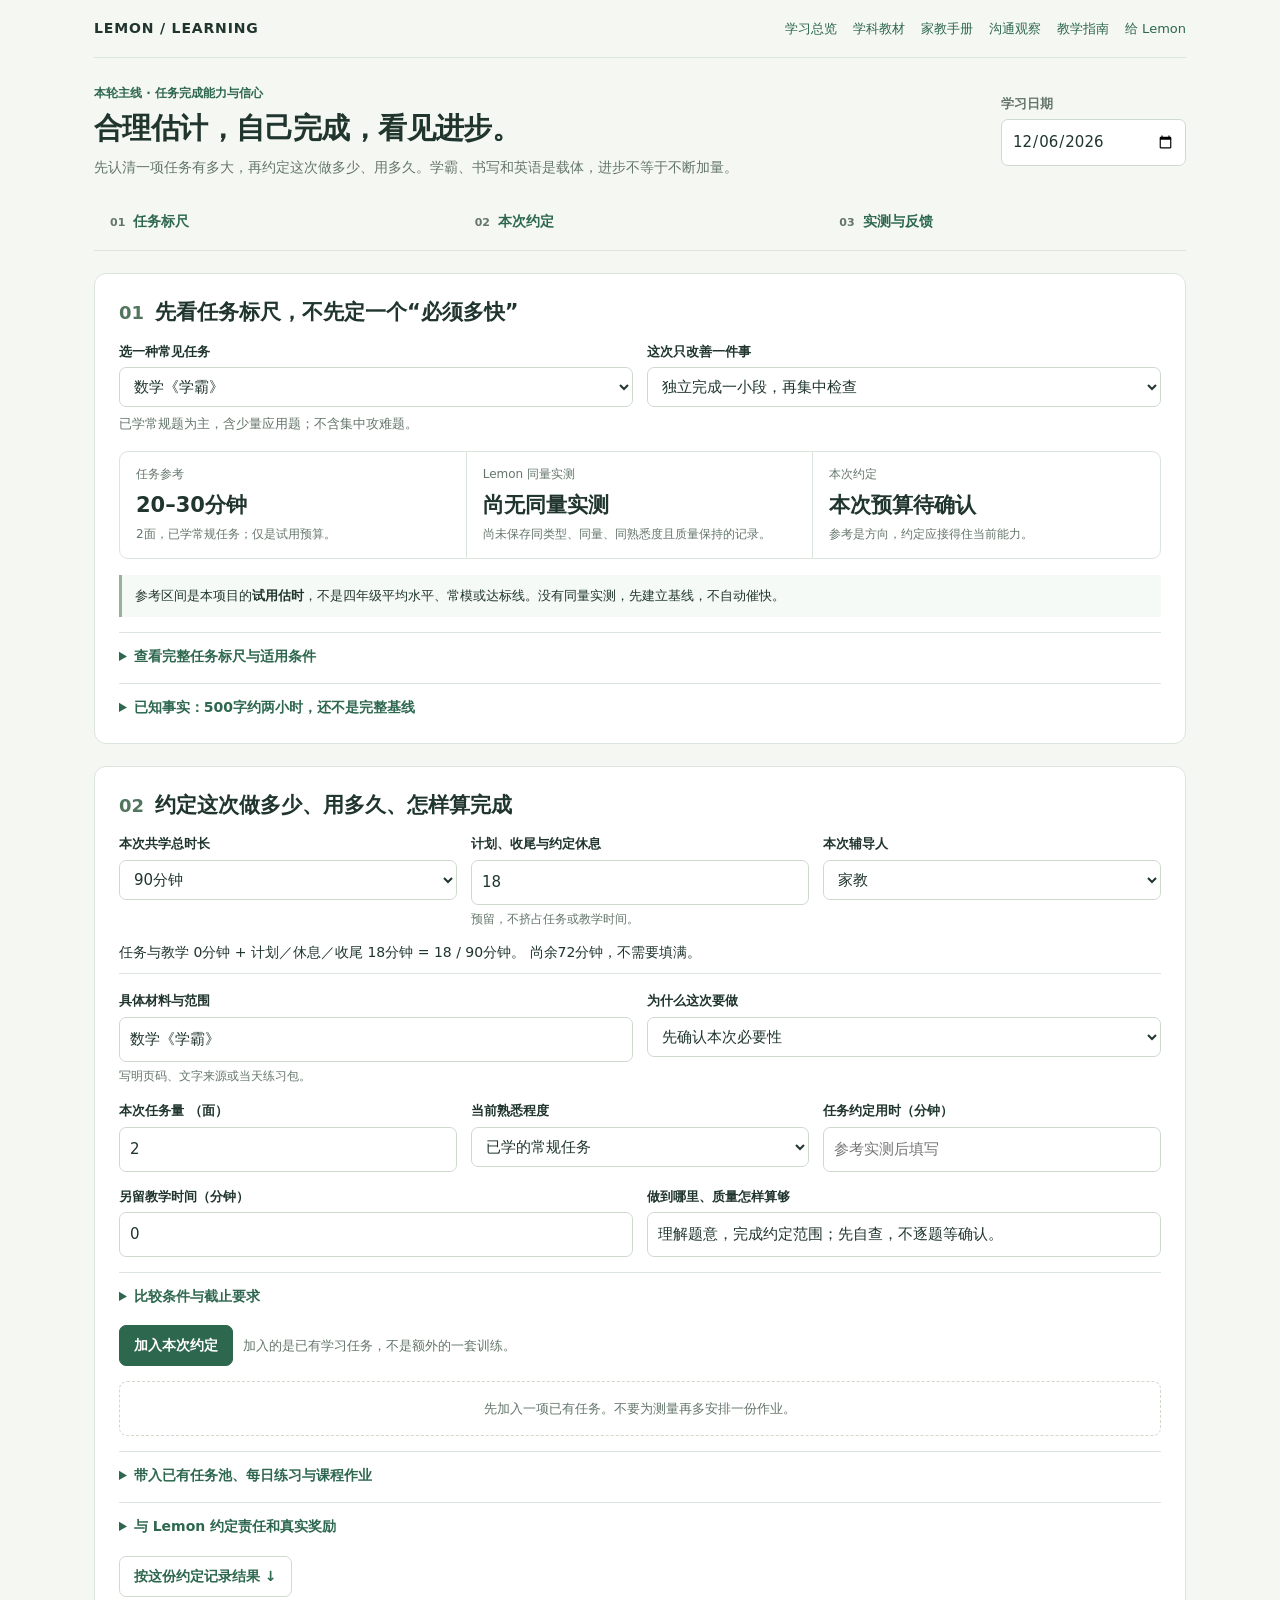
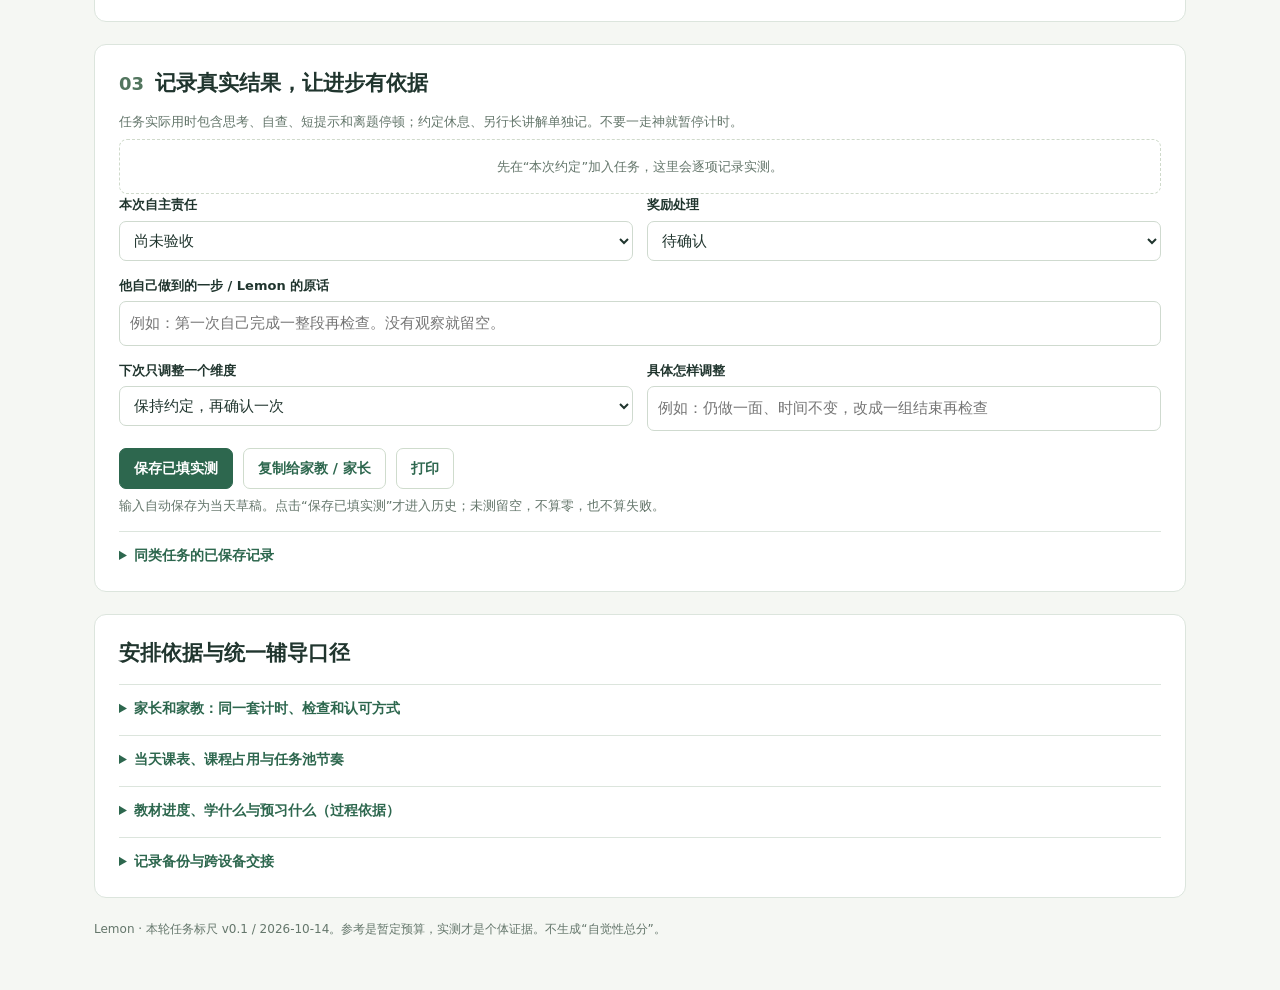
==== docs/index.html @ 3b24bd39 "fix(lemon): require real necessity instead of assuming every task is mandatory" ====
<!doctype html>
<html lang="zh-CN">
<head><meta charset="utf-8"><meta name="viewport" content="width=device-width,initial-scale=1"><meta name="theme-color" content="#f5f7f3"><meta name="description" content="Lemon 任务标尺：区分参考用时、真实表现和本次约定，通过可兑现的小进步建立独立任务完成能力与信心。"><title>Lemon · 任务完成与信心</title><link rel="stylesheet" href="./task-ruler.css?v=20261014-1"></head>
<body><div class="shell">
<header class="top"><a class="brand" href="./">LEMON / LEARNING</a><nav class="resources" aria-label="教学资料"><a href="./overview/">学习总览</a><a href="./overview/#subjects">学科教材</a><a href="./tutoring/">家教手册</a><a href="./conversation/">沟通观察</a><a href="./guide/">教学指南</a><a href="./lemon/">给 Lemon</a></nav></header>
<div class="title"><div><span class="eyebrow">本轮主线 · 任务完成能力与信心</span><h1>合理估计，自己完成，看见进步。</h1><p class="lead">先认清一项任务有多大，再约定这次做多少、用多久。学霸、书写和英语是载体，进步不等于不断加量。</p></div><div class="date field"><label for="sessionDate">学习日期</label><input id="sessionDate" type="date" required></div></div>
<nav class="nav" aria-label="本次共学"><a href="#stage-goal"><b>01</b>任务标尺</a><a href="#stage-plan"><b>02</b>本次约定</a><a href="#stage-execute"><b>03</b>实测与反馈</a></nav>
<noscript><div class="noscript">当前浏览器没有启用 JavaScript。三个工作区及统一规则仍可阅读；填写、统计与本地保存需要启用 JavaScript。</div></noscript>
<main>
<section class="stage" id="stage-goal" aria-labelledby="rulerHeading">
<div class="section-head"><span class="index">01</span><h2 id="rulerHeading">先看任务标尺，不先定一个“必须多快”</h2></div>
<div class="grid"><div class="field"><label for="template">选一种常见任务</label><select id="template" aria-describedby="templateScope"></select></div><div class="field"><label for="focus">这次只改善一件事</label><select id="focus"><option>独立完成一小段，再集中检查</option><option>连续完成约定任务，减少离题停顿</option><option>先自查，再请成人确认</option><option>保持一处书写规范</option><option>质量不下降，逐步缩短用时</option></select></div></div>
<p class="note" id="templateScope"></p>
<div class="metrics"><div class="metric"><label>任务参考</label><strong id="referenceTime">待选任务</strong><small id="referenceScope"></small></div><div class="metric"><label>Lemon 同量实测</label><strong id="baselineTime">尚无记录</strong><small id="baselineNote">不把其他字数、题量或讲解条件的记录直接套用。</small></div><div class="metric"><label>本次约定</label><strong id="plannedTime">由成人与 Lemon 确认</strong><small>参考是方向，约定应接得住当前能力。</small></div></div>
<p class="notice">参考区间是本项目的<strong>试用估时</strong>，不是四年级平均水平、常模或达标线。没有同量实测，先建立基线，不自动催快。</p>
<details id="rulerCatalog"><summary>查看完整任务标尺与适用条件</summary><div class="scroll"><table><caption>已学、常规任务；包含读题、思考、书写与自查。较长教学和约定休息另记。不按页数、字数线性推算。</caption><thead><tr><th>任务</th><th>可比较的范围</th><th>试用参考</th><th>最低质量要求</th></tr></thead><tbody id="rulerRows"></tbody></table></div></details>
<details><summary>已知事实：500字约两小时，还不是完整基线</summary><p>家长反馈：约500字作文抄写，整件事耗时约120分钟。任务原文、难度、实际动笔、离题停顿和长讲解各占多少尚未记录。</p><p>这条观察单独保留，不作为新测量，不用它推算100字用时。中文从较短段落起步；同等质量稳定后再增加任务量。英文按单词、行或短段计，不套中文500字。</p></details>
</section>
<section class="stage" id="stage-plan" aria-labelledby="planHeading">
<div class="section-head"><span class="index">02</span><h2 id="planHeading">约定这次做多少、用多久、怎样算完成</h2></div>
<div class="grid3"><div class="field"><label for="sessionTotal">本次共学总时长</label><select id="sessionTotal"><option value="60">60分钟</option><option value="75">75分钟</option><option value="90">90分钟</option></select></div><div class="field"><label for="overhead">计划、收尾与约定休息</label><input id="overhead" type="number" min="0" max="90" step="1" value="18"><small>预留，不挤占任务或教学时间。</small></div><div class="field"><label for="owner">本次辅导人</label><select id="owner"><option>家教</option><option>家长</option></select></div></div>
<div class="budget" id="budget" aria-live="polite">先选任务并确认本次预算。</div>
<form id="taskForm">
<div class="grid"><div class="field"><label for="taskName">具体材料与范围</label><input id="taskName" required maxlength="160" placeholder="例如：数学《学霸》P26–27"><small>写明页码、文字来源或当天练习包。</small></div><div class="field"><label for="necessity">为什么这次要做</label><select id="necessity" required><option value="">先确认本次必要性</option><option value="required">实际必交任务</option><option value="important">已发现的薄弱点 / 有明确目标</option><option value="routine">例行课程练习</option><option value="optional">可顺延的巩固 / 训练</option></select></div></div>
<div class="grid3" style="margin-top:14px"><div class="field"><label for="quantity">本次任务量 <span id="unitLabel"></span></label><input id="quantity" type="number" min="0.1" step="0.1" required></div><div class="field"><label for="familiarity">当前熟悉程度</label><select id="familiarity"><option value="familiar">已学的常规任务</option><option value="hard">已学但难度较高</option><option value="learning">尚不会，需要先教</option></select></div><div class="field"><label for="taskMinutes">任务约定用时（分钟）</label><input id="taskMinutes" type="number" min="1" max="180" step="1" required placeholder="参考实测后填写"></div></div>
<div class="grid" style="margin-top:14px"><div class="field"><label for="teachingMinutes">另留教学时间（分钟）</label><input id="teachingMinutes" type="number" min="0" max="120" step="1" value="0" required></div><div class="field"><label for="qualityRule">做到哪里、质量怎样算够</label><input id="qualityRule" required maxlength="180" placeholder="例如：字迹可辨、不漏抄，只抓口的笔顺"></div></div>
<details><summary>比较条件与截止要求</summary><div class="grid"><div class="field"><label for="comparisonGroup">可比较的任务组</label><input id="comparisonGroup" maxlength="120"><small>同材料类型、密度与质量要求才比较；任务组改变则建立新基线。</small></div><div class="field"><label for="deadline">实际截止日期（未确认留空）</label><input id="deadline" type="date"></div></div></details>
<div class="actions"><button class="btn" type="submit" id="addRecord">加入本次约定</button><span class="note">加入的是已有学习任务，不是额外的一套训练。</span></div>
</form>
<div id="planList" style="margin-top:15px"></div>
<details id="legacyPool"><summary>带入已有任务池、每日练习与课程作业</summary><p>旧任务的“预计分钟”只作旧预算，不冒充实测，也不自动认定已完成。填入本次范围、教学和完成标准后才加入约定。</p><div id="poolCandidates"></div></details>
<details><summary>与 Lemon 约定责任和真实奖励</summary><div class="grid"><div class="field"><label for="commitment">Lemon 这次自己负责</label><input id="commitment" maxlength="180" placeholder="例如：先自己做完三题，不逐题找成人判对错"></div><div class="field"><label for="reward">达成后兑现的奖励</label><select id="reward"><option>听故事20分钟</option><option>玩游戏15分钟</option><option>看游戏视频10分钟</option><option>亲子游戏20分钟</option><option>按已有家庭约定</option></select></div></div><label class="check"><input id="confirmed" type="checkbox"><span>已一起确认任务量、时间、质量与责任；完成后不临时加码。</span></label><p>奖励看本次合理约定是否兑现，不与其他孩子比，也不以安静坐满、全对或达到参考速度为条件。</p></details>
<div class="actions"><a class="btn secondary" href="#stage-execute">按这份约定记录结果 ↓</a></div>
</section>
<section class="stage" id="stage-execute" aria-labelledby="resultHeading">
<div class="section-head"><span class="index">03</span><h2 id="resultHeading">记录真实结果，让进步有依据</h2></div>
<p class="note">任务实际用时包含思考、自查、短提示和离题停顿；约定休息、另行长讲解单独记。不要一走神就暂停计时。</p>
<div id="results"></div>
<div class="grid"><div class="field"><label for="fulfilled">本次自主责任</label><select id="fulfilled"><option value="">尚未验收</option><option value="yes">已兑现</option><option value="partial">部分兑现</option><option value="no">未兑现，先找具体原因</option></select></div><div class="field"><label for="rewardState">奖励处理</label><select id="rewardState"><option>待确认</option><option>已获得，待兑现</option><option>已兑现</option><option>本次未获得，不清零过去进步</option></select></div><div class="field wide"><label for="confidence">他自己做到的一步 / Lemon 的原话</label><input id="confidence" maxlength="220" placeholder="例如：第一次自己完成一整段再检查。没有观察就留空。"></div></div>
<div class="grid" style="margin-top:14px"><div class="field"><label for="nextAxis">下次只调整一个维度</label><select id="nextAxis"><option>保持约定，再确认一次</option><option>帮助方式 / 提醒程度</option><option>任务量</option><option>任务时间</option><option>一处质量要求</option></select></div><div class="field"><label for="nextStep">具体怎样调整</label><input id="nextStep" maxlength="220" placeholder="例如：仍做一面、时间不变，改成一组结束再检查"></div></div>
<div class="actions"><button id="saveMeasurements" class="btn" type="button">保存已填实测</button><button id="copyRecord" class="btn secondary" type="button">复制给家教 / 家长</button><button id="print" class="btn secondary" type="button">打印</button></div>
<p class="note">输入自动保存为当天草稿。点击“保存已填实测”才进入历史；未测留空，不算零，也不算失败。</p>
<details><summary>同类任务的已保存记录</summary><div id="history"></div></details>
</section>
<section class="stage" id="context" aria-labelledby="contextHeading"><h2 id="contextHeading">安排依据与统一辅导口径</h2>
<details><summary>家长和家教：同一套计时、检查和认可方式</summary><div class="context-grid"><div><h3>开始前</h3><p>先看实际材料、必要性和难度。参考用时是方向，最近真实表现决定本次约定；没有数据先观察。成人掌握总量，Lemon 参与顺序和责任。</p><h3>执行中</h3><p>引导 → 一起试 → Lemon 自己完成小段 → 集中检查。真正不会就教，长讲解另记。一次只抓一个规范或一个独立行为，不逐字逐题打断。</p></div><div><h3>结束时</h3><p>同时看任务量、用时、质量和帮助。未达成先判断估量是否合理、知识是否会、过程在哪里中断；不直接归为态度差。</p><h3>下次</h3><p>同等质量下减少提醒、缩短用时或增加连续完成量，都可能是进步。先稳定，再只改一个维度。奖励照事先约定，不因进步加任务。</p></div></div></details>
<details><summary>当天课表、课程占用与任务池节奏</summary><div id="calendar" class="calendar"></div><p>有道PU3：周三、周六晚上；数学培优：周六上午；新东方PU2：周日下午。PU2作业按周三～四处理，小书童和单词为每日例行。课程不等于新增作业，周三～四是家庭安排窗口，不冒充教师截止日。</p></details>
<details id="learningContext"><summary>教材进度、学什么与预习什么（过程依据）</summary><div class="guide-grid"><div><h3>当天学习建议</h3><p id="guideTodayDate" class="guide-when"></p><div id="guideToday"></div></div><div><h3>下一上课日预习</h3><p id="guidePreviewDate" class="guide-when"></p><div id="guidePreview"></div></div></div><p id="guideScope" class="note"></p><details><summary>未来七天建议</summary><div id="guideWeek"></div></details><details><summary>更新教材进度</summary><p id="guideOrigin" class="note"></p><datalist id="guideMathUnits"><option value="认识更大的数"><option value="线与角"><option value="整数乘法（二）"><option value="我们生活的空间（二）"><option value="运算律"><option value="图形的奥秘"><option value="运用数量关系解决问题"><option value="数据的表示和分析（一）"></datalist><div id="guideProgressForm"></div><div class="actions"><button type="button" class="btn secondary" id="guideCopyProgress">复制进度摘要</button><button type="button" class="btn secondary" id="guideResetProgress">恢复仓库进度</button></div></details><p id="guideStatus" class="school-note" role="status"></p></details>
<details><summary>记录备份与跨设备交接</summary><p>页面没有云端数据库。记录只在当前设备、浏览器和域名；家教与家长通过复制记录交接，换域名前先导出。旧任务池和教材草稿仍保留，不会自动变成实测。</p><div class="actions"><button type="button" class="btn secondary" id="exportData">导出本地备份</button><label class="btn secondary" for="importData">导入备份</label><input id="importData" class="no-print" type="file" accept=".json,application/json" hidden></div></details>
</section>
</main><footer class="footer">Lemon · 本轮任务标尺 v0.1 / 2026-10-14。参考是暂定预算，实测才是个体证据。不生成“自觉性总分”。</footer></div><div id="status" class="toast" role="status" aria-live="polite" hidden></div>
<script src="./task-ruler.js?v=20261014-1"></script><script src="./learning-guide.js" defer></script></body></html>
---- docs/task-ruler.css ----
:root{--ink:#20352e;--muted:#64766b;--line:#dce5dd;--paper:#fff;--bg:#f5f7f3;--accent:#2d674e;--soft:#edf4ee;--warn:#805c2e}*{box-sizing:border-box}html{scroll-behavior:smooth;scroll-padding-top:85px}body{margin:0;color:var(--ink);background:var(--bg);font:15px/1.65 system-ui,-apple-system,"PingFang SC","Microsoft YaHei",sans-serif}a{color:var(--accent)}button,input,select,textarea{font:inherit}button{cursor:pointer}button,a,input,select,textarea{touch-action:manipulation}button:focus-visible,a:focus-visible,input:focus-visible,select:focus-visible,textarea:focus-visible{outline:3px solid #92b6a0;outline-offset:2px}[hidden]{display:none!important}.shell{max-width:1140px;padding:0 24px 50px;margin:auto}.top{display:flex;align-items:center;justify-content:space-between;gap:16px;border-bottom:1px solid var(--line);padding:17px 0}.brand{font-size:14px;letter-spacing:.06em;font-weight:850;text-decoration:none;color:var(--ink)}.resources{display:flex;flex-wrap:wrap;gap:8px 16px;font-size:13px}.resources a{text-decoration:none}.title{padding:22px 0 14px;display:flex;justify-content:space-between;gap:22px;align-items:center}.eyebrow{font-size:12px;color:var(--accent);font-weight:750}h1{font-size:29px;line-height:1.25;margin:5px 0 10px;letter-spacing:-.02em}h2{font-size:21px;line-height:1.4;margin:0}h3{font-size:16px;margin:0 0 8px}p{margin:6px 0}.lead{color:var(--muted);font-size:14px;margin:0;max-width:750px}.date{width:185px;flex-shrink:0}.date label{font-size:12px;color:var(--muted)}.nav{display:flex;gap:2px;position:sticky;top:0;z-index:10;background:var(--bg);border-bottom:1px solid var(--line);margin-bottom:22px;padding:5px 0}.nav a{padding:12px 16px;font-weight:750;text-decoration:none;font-size:14px;flex:1;white-space:nowrap}.nav a:hover,.nav a[aria-current]{background:var(--soft);border-radius:8px}.nav b{font-size:11px;margin-right:8px;color:var(--muted)}.stage{border:1px solid var(--line);background:var(--paper);padding:24px;border-radius:12px;margin:0 0 22px;scroll-margin-top:82px}.section-head{display:flex;align-items:center;gap:11px;margin-bottom:13px}.index{font-variant-numeric:tabular-nums;font-size:18px;font-weight:800;color:#52755e}.note{font-size:13px;color:var(--muted)}.notice{border-left:3px solid #96b29b;background:#f6faf6;padding:10px 13px;margin:12px 0;font-size:13px}.warning{color:var(--warn);background:#fbf5eb;border-color:#c9ab7d}.grid{display:grid;grid-template-columns:repeat(2,minmax(0,1fr));gap:14px}.grid3{display:grid;grid-template-columns:repeat(3,minmax(0,1fr));gap:14px}.field{display:flex;flex-direction:column;gap:5px;min-width:0}.field label{font-size:13px;font-weight:700}.field small{font-size:12px;color:var(--muted)}input:not([type=checkbox]),select,textarea{width:100%;border:1px solid #cfdacf;border-radius:7px;padding:9px 10px;background:white;color:var(--ink);min-width:0}textarea{resize:vertical;min-height:66px}input[type=checkbox]{width:17px;height:17px;accent-color:var(--accent);flex-shrink:0}.wide{grid-column:1/-1}.btn{background:var(--accent);color:#fff;border:1px solid var(--accent);border-radius:7px;padding:9px 14px;text-decoration:none;display:inline-flex;align-items:center;justify-content:center;font-size:14px;font-weight:700;line-height:1.5}.btn.secondary{background:#fff;color:var(--accent);border-color:#cfdccd}.btn.small{font-size:12px;padding:5px 10px}.btn:disabled{opacity:.5;cursor:not-allowed}.actions{display:flex;gap:10px;flex-wrap:wrap;align-items:center;margin-top:17px}.row{display:flex;align-items:center;gap:10px;flex-wrap:wrap}.metrics{display:grid;grid-template-columns:repeat(3,minmax(0,1fr));gap:0;margin:16px 0;border:1px solid var(--line);border-radius:9px;overflow:hidden}.metric{padding:13px 16px;min-width:0;border-right:1px solid var(--line)}.metric:last-child{border:0}.metric label{display:block;color:var(--muted);font-size:12px}.metric strong{display:block;font-size:21px;font-weight:780;margin:3px 0}.metric small{display:block;font-size:12px;color:var(--muted)}.quiet{font-size:12px;color:var(--muted)}details{border-top:1px solid var(--line);padding:12px 0 0;margin-top:15px}summary{cursor:pointer;font-size:14px;font-weight:750;color:var(--accent)}details p{font-size:13px;color:var(--muted)}.scroll{overflow-x:auto;margin-top:12px}table{width:100%;border-collapse:collapse;font-size:13px}caption{text-align:left;color:var(--muted);margin-bottom:8px;font-size:12px}th,td{text-align:left;padding:10px;border-bottom:1px solid var(--line);vertical-align:top}th{background:#f2f6f0;font-size:12px}td:first-child{font-weight:650}.check{display:flex;align-items:flex-start;gap:9px;margin:9px 0;font-size:13px}.budget{padding:12px 0 9px;border-bottom:1px solid var(--line);margin-bottom:16px;font-size:14px}.task-line{display:grid;grid-template-columns:minmax(0,1fr) auto;gap:12px;padding:12px 0;border-bottom:1px solid var(--line);align-items:center}.task-line b{display:block;font-size:14px}.task-line p{margin:2px 0;font-size:12px;color:var(--muted)}.pill{display:inline-block;font-size:11px;color:var(--accent);background:var(--soft);border-radius:5px;padding:2px 6px;margin:0 5px}.empty{border:1px dashed #cfdacb;border-radius:8px;padding:16px;text-align:center;color:var(--muted);font-size:13px}.result{border:1px solid var(--line);border-radius:9px;margin:12px 0;padding:17px}.result header{display:flex;justify-content:space-between;gap:10px;margin-bottom:10px}.result header strong{font-size:16px}.result .metrics{margin:10px 0 15px}.result .metric strong{font-size:18px}.verdict{background:var(--soft);border-radius:7px;padding:10px 12px;font-size:13px;margin-top:13px;white-space:pre-line}.muted{color:var(--muted)}.growth{padding:14px 0;border-top:1px solid var(--line)}.growth:first-child{border:0}.growth p{font-size:13px;margin:4px 0}.context-grid{display:grid;grid-template-columns:1fr 1fr;gap:17px;margin-top:12px}.calendar{margin:10px 0;color:var(--muted);font-size:13px}.guide-grid{display:grid;grid-template-columns:1fr 1fr;gap:16px}.guide-point p{font-size:13px}.guide-point-top{display:flex;gap:7px}.guide-point-top small{font-size:11px;color:var(--muted)}.guide-point{padding:9px 0;border-bottom:1px solid var(--line)}.guide-progress-row{margin-top:10px}.guide-progress-row strong{font-size:13px}.guide-inputs{display:grid;grid-template-columns:1fr 1fr 110px;gap:7px;margin-top:6px}.guide-inputs input,.guide-inputs select{font-size:12px}.guide-week-row{display:grid;grid-template-columns:90px 1fr;gap:6px;margin:9px 0;font-size:13px}.guide-week-row small{grid-column:2;color:var(--muted)}.guide-when,.school-note{font-size:12px;color:var(--muted)}.toast{position:fixed;bottom:16px;left:50%;transform:translateX(-50%);z-index:30;background:#233e30;color:white;border-radius:9px;max-width:92vw;min-width:200px;padding:11px 17px;font-size:13px;box-shadow:0 2px 14px #0002}.footer{font-size:12px;color:var(--muted);margin-top:18px}.end-note{font-size:13px;color:var(--accent)}.noscript{border:1px solid #ccb08b;padding:12px;margin:10px;background:#fff6e9}@media(max-width:760px){.shell{padding:0 14px 32px}.top{align-items:flex-start;gap:10px;flex-direction:column;padding:14px 0}.title{align-items:flex-start;flex-direction:column;padding:18px 0 12px}.title .date{width:100%;max-width:220px}h1{font-size:25px}.stage{padding:17px;margin-bottom:17px}.grid3{grid-template-columns:1fr 1fr}.metrics .metric{padding:11px 9px}.metric strong{font-size:18px}.nav a{font-size:13px;padding:11px 4px;text-align:center}.nav b{display:none}.context-grid,.guide-grid{grid-template-columns:1fr}.guide-inputs{grid-template-columns:1fr 1fr}.guide-inputs select{grid-column:1/-1}}@media(max-width:480px){.grid{grid-template-columns:1fr}.grid3{grid-template-columns:1fr 1fr}.metrics{grid-template-columns:1fr}.metric{border-right:0;border-bottom:1px solid var(--line);display:grid;grid-template-columns:100px 1fr;gap:0 8px;padding:10px 13px}.metric label{align-self:center}.metric strong{font-size:18px;margin:0}.metric small{grid-column:2}.task-line{grid-template-columns:1fr}.result{padding:12px}.result header{flex-direction:column}.resources{gap:7px 14px}.nav a{font-size:12px}.grid3 .field label{font-size:12px}.stage{scroll-margin-top:62px}}
@media print{body{background:white}.shell{max-width:none;padding:0}.top,.nav,.btn,.actions,.resources,.toast,.no-print,.date-card{display:none!important}details{display:block}.stage{page-break-inside:auto;border:0;border-top:1px solid #aaa;border-radius:0;padding:15px 0}.result,.metric{break-inside:avoid}.title{padding:0}.grid,.grid3{gap:10px}.footer{margin-top:0}}
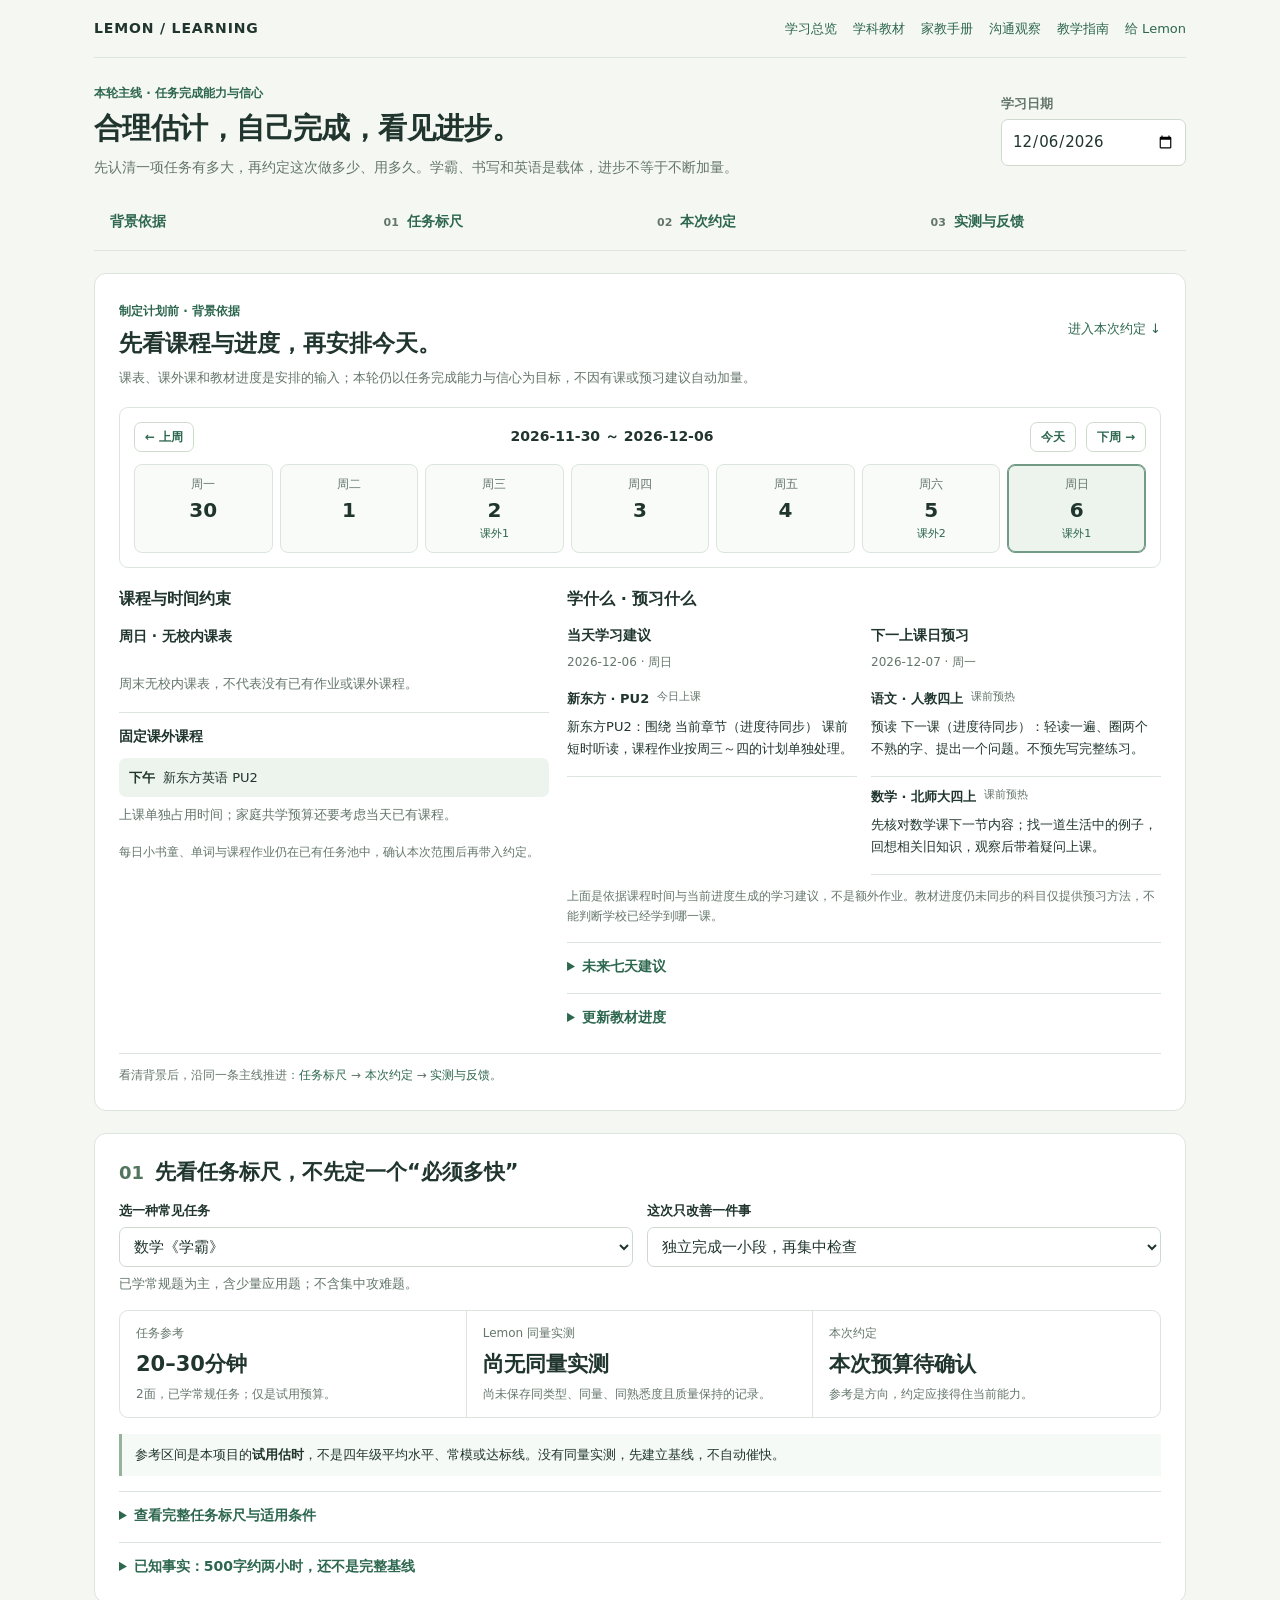
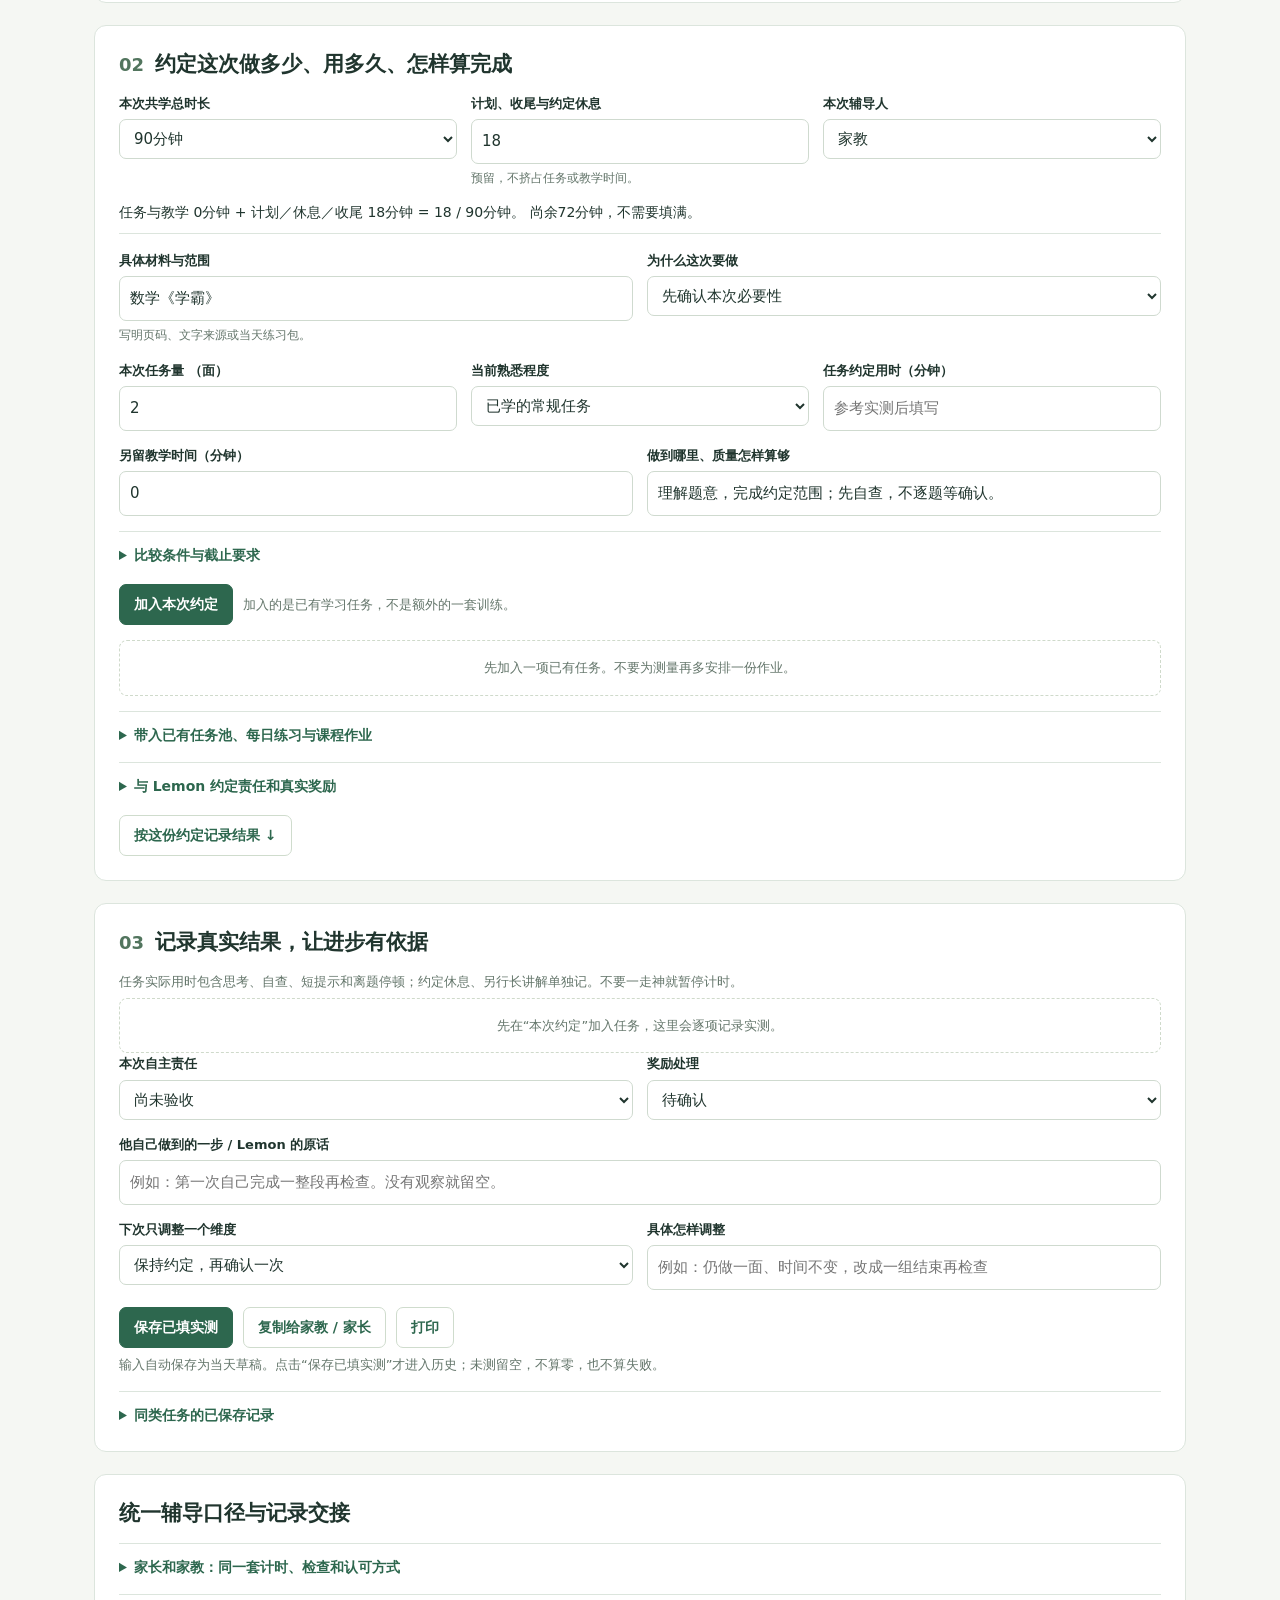
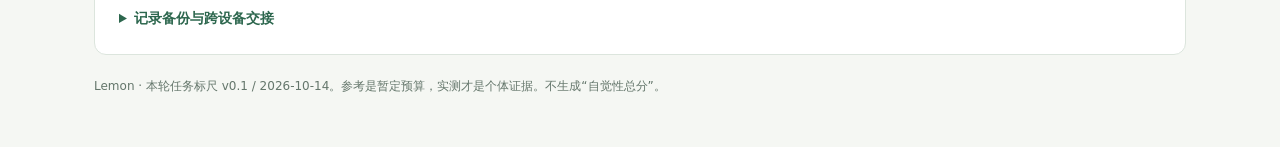
==== commit b63cc6ae: "fix(lemon): restore visible planning background without replacing the task-confidence workflow" ====
--- a/docs/index.html
+++ b/docs/index.html
@@ -1,12 +1,31 @@
 <!doctype html>
 <html lang="zh-CN">
-<head><meta charset="utf-8"><meta name="viewport" content="width=device-width,initial-scale=1"><meta name="theme-color" content="#f5f7f3"><meta name="description" content="Lemon 任务标尺：区分参考用时、真实表现和本次约定，通过可兑现的小进步建立独立任务完成能力与信心。"><title>Lemon · 任务完成与信心</title><link rel="stylesheet" href="./task-ruler.css?v=20261014-1"></head>
+<head><meta charset="utf-8"><meta name="viewport" content="width=device-width,initial-scale=1"><meta name="theme-color" content="#f5f7f3"><meta name="description" content="Lemon 任务标尺：区分参考用时、真实表现和本次约定，通过可兑现的小进步建立独立任务完成能力与信心。"><title>Lemon · 任务完成与信心</title><link rel="stylesheet" href="./task-ruler.css?v=20261014-1"><link rel="stylesheet" href="./learning-background.css?v=20261014-1"></head>
 <body><div class="shell">
 <header class="top"><a class="brand" href="./">LEMON / LEARNING</a><nav class="resources" aria-label="教学资料"><a href="./overview/">学习总览</a><a href="./overview/#subjects">学科教材</a><a href="./tutoring/">家教手册</a><a href="./conversation/">沟通观察</a><a href="./guide/">教学指南</a><a href="./lemon/">给 Lemon</a></nav></header>
 <div class="title"><div><span class="eyebrow">本轮主线 · 任务完成能力与信心</span><h1>合理估计，自己完成，看见进步。</h1><p class="lead">先认清一项任务有多大，再约定这次做多少、用多久。学霸、书写和英语是载体，进步不等于不断加量。</p></div><div class="date field"><label for="sessionDate">学习日期</label><input id="sessionDate" type="date" required></div></div>
-<nav class="nav" aria-label="本次共学"><a href="#stage-goal"><b>01</b>任务标尺</a><a href="#stage-plan"><b>02</b>本次约定</a><a href="#stage-execute"><b>03</b>实测与反馈</a></nav>
+<nav class="nav" aria-label="本次共学"><a href="#background">背景依据</a><a href="#stage-goal"><b>01</b>任务标尺</a><a href="#stage-plan"><b>02</b>本次约定</a><a href="#stage-execute"><b>03</b>实测与反馈</a></nav>
 <noscript><div class="noscript">当前浏览器没有启用 JavaScript。三个工作区及统一规则仍可阅读；填写、统计与本地保存需要启用 JavaScript。</div></noscript>
 <main>
+<section class="stage background" id="background" aria-labelledby="backgroundHeading">
+<div class="background-heading"><div><span class="eyebrow">制定计划前 · 背景依据</span><h2 id="backgroundHeading">先看课程与进度，再安排今天。</h2></div><a href="#stage-plan">进入本次约定 ↓</a></div>
+<p class="note">课表、课外课和教材进度是安排的输入；本轮仍以任务完成能力与信心为目标，不因有课或预习建议自动加量。</p>
+<div class="background-calendar" aria-label="选择背景与本次记录共用的日期">
+ <div class="background-weekbar"><button type="button" id="backgroundPrev" class="btn small secondary" aria-label="上一周">← 上周</button><strong id="backgroundWeekLabel" aria-live="polite">当前周</strong><div class="row"><button type="button" id="backgroundToday" class="btn small secondary">今天</button><button type="button" id="backgroundNext" class="btn small secondary" aria-label="下一周">下周 →</button></div></div>
+ <div class="background-week" id="backgroundDays" aria-label="本周日期"></div>
+</div>
+<div class="background-layout">
+ <section class="background-panel" aria-labelledby="backgroundCoursesTitle">
+  <h3 id="backgroundCoursesTitle">课程与时间约束</h3>
+  <div class="background-school"><strong id="backgroundSchoolTitle">当天校内课程</strong><ol id="backgroundSchoolLessons" class="background-lessons"></ol><p class="note" id="backgroundSchoolNote">核对老师实际作业，不把课表变成新增任务。</p></div>
+  <div class="background-extra"><h4>固定课外课程</h4><div id="backgroundExtraClasses"></div><p class="note">上课单独占用时间；家庭共学预算还要考虑当天已有课程。</p></div>
+  <p class="background-routine">每日小书童、单词与课程作业仍在已有任务池中，确认本次范围后再带入约定。</p>
+ </section>
+<section class="background-panel" id="learningContext" aria-labelledby="learningContextTitle"><h3 id="learningContextTitle">学什么 · 预习什么</h3><div class="guide-grid"><div><h3>当天学习建议</h3><p id="guideTodayDate" class="guide-when"></p><div id="guideToday"></div></div><div><h3>下一上课日预习</h3><p id="guidePreviewDate" class="guide-when"></p><div id="guidePreview"></div></div></div><p id="guideScope" class="note"></p><details><summary>未来七天建议</summary><div id="guideWeek"></div></details><details><summary>更新教材进度</summary><p id="guideOrigin" class="note"></p><datalist id="guideMathUnits"><option value="认识更大的数"><option value="线与角"><option value="整数乘法（二）"><option value="我们生活的空间（二）"><option value="运算律"><option value="图形的奥秘"><option value="运用数量关系解决问题"><option value="数据的表示和分析（一）"></datalist><div id="guideProgressForm"></div><div class="actions"><button type="button" class="btn secondary" id="guideCopyProgress">复制进度摘要</button><button type="button" class="btn secondary" id="guideResetProgress">恢复仓库进度</button></div></details><p id="guideStatus" class="school-note" role="status"></p></section>
+</div>
+<div id="calendar" hidden aria-hidden="true"></div>
+<p class="background-link">看清背景后，沿同一条主线推进：<a href="#stage-goal">任务标尺</a> → <a href="#stage-plan">本次约定</a> → <a href="#stage-execute">实测与反馈</a>。</p>
+</section>
 <section class="stage" id="stage-goal" aria-labelledby="rulerHeading">
 <div class="section-head"><span class="index">01</span><h2 id="rulerHeading">先看任务标尺，不先定一个“必须多快”</h2></div>
 <div class="grid"><div class="field"><label for="template">选一种常见任务</label><select id="template" aria-describedby="templateScope"></select></div><div class="field"><label for="focus">这次只改善一件事</label><select id="focus"><option>独立完成一小段，再集中检查</option><option>连续完成约定任务，减少离题停顿</option><option>先自查，再请成人确认</option><option>保持一处书写规范</option><option>质量不下降，逐步缩短用时</option></select></div></div>
@@ -42,11 +61,10 @@
 <p class="note">输入自动保存为当天草稿。点击“保存已填实测”才进入历史；未测留空，不算零，也不算失败。</p>
 <details><summary>同类任务的已保存记录</summary><div id="history"></div></details>
 </section>
-<section class="stage" id="context" aria-labelledby="contextHeading"><h2 id="contextHeading">安排依据与统一辅导口径</h2>
+<section class="stage" id="context" aria-labelledby="contextHeading"><h2 id="contextHeading">统一辅导口径与记录交接</h2>
 <details><summary>家长和家教：同一套计时、检查和认可方式</summary><div class="context-grid"><div><h3>开始前</h3><p>先看实际材料、必要性和难度。参考用时是方向，最近真实表现决定本次约定；没有数据先观察。成人掌握总量，Lemon 参与顺序和责任。</p><h3>执行中</h3><p>引导 → 一起试 → Lemon 自己完成小段 → 集中检查。真正不会就教，长讲解另记。一次只抓一个规范或一个独立行为，不逐字逐题打断。</p></div><div><h3>结束时</h3><p>同时看任务量、用时、质量和帮助。未达成先判断估量是否合理、知识是否会、过程在哪里中断；不直接归为态度差。</p><h3>下次</h3><p>同等质量下减少提醒、缩短用时或增加连续完成量，都可能是进步。先稳定，再只改一个维度。奖励照事先约定，不因进步加任务。</p></div></div></details>
-<details><summary>当天课表、课程占用与任务池节奏</summary><div id="calendar" class="calendar"></div><p>有道PU3：周三、周六晚上；数学培优：周六上午；新东方PU2：周日下午。PU2作业按周三～四处理，小书童和单词为每日例行。课程不等于新增作业，周三～四是家庭安排窗口，不冒充教师截止日。</p></details>
-<details id="learningContext"><summary>教材进度、学什么与预习什么（过程依据）</summary><div class="guide-grid"><div><h3>当天学习建议</h3><p id="guideTodayDate" class="guide-when"></p><div id="guideToday"></div></div><div><h3>下一上课日预习</h3><p id="guidePreviewDate" class="guide-when"></p><div id="guidePreview"></div></div></div><p id="guideScope" class="note"></p><details><summary>未来七天建议</summary><div id="guideWeek"></div></details><details><summary>更新教材进度</summary><p id="guideOrigin" class="note"></p><datalist id="guideMathUnits"><option value="认识更大的数"><option value="线与角"><option value="整数乘法（二）"><option value="我们生活的空间（二）"><option value="运算律"><option value="图形的奥秘"><option value="运用数量关系解决问题"><option value="数据的表示和分析（一）"></datalist><div id="guideProgressForm"></div><div class="actions"><button type="button" class="btn secondary" id="guideCopyProgress">复制进度摘要</button><button type="button" class="btn secondary" id="guideResetProgress">恢复仓库进度</button></div></details><p id="guideStatus" class="school-note" role="status"></p></details>
+
 <details><summary>记录备份与跨设备交接</summary><p>页面没有云端数据库。记录只在当前设备、浏览器和域名；家教与家长通过复制记录交接，换域名前先导出。旧任务池和教材草稿仍保留，不会自动变成实测。</p><div class="actions"><button type="button" class="btn secondary" id="exportData">导出本地备份</button><label class="btn secondary" for="importData">导入备份</label><input id="importData" class="no-print" type="file" accept=".json,application/json" hidden></div></details>
 </section>
 </main><footer class="footer">Lemon · 本轮任务标尺 v0.1 / 2026-10-14。参考是暂定预算，实测才是个体证据。不生成“自觉性总分”。</footer></div><div id="status" class="toast" role="status" aria-live="polite" hidden></div>
-<script src="./task-ruler.js?v=20261014-1"></script><script src="./learning-guide.js" defer></script></body></html>
+<script src="./task-ruler.js?v=20261014-1"></script><script src="./learning-background.js?v=20261014-1"></script><script src="./learning-guide.js" defer></script></body></html>
--- a/docs/learning-background.css
+++ b/docs/learning-background.css
@@ -0,0 +1,42 @@
+/* Background belongs before the workflow, not inside a collapsed footer.
+   Rules are scoped here so the task ruler, agreement and measurement views stay intact. */
+.background-heading{display:flex;align-items:center;justify-content:space-between;gap:18px;margin-bottom:8px}
+.background-heading h2{font-size:23px;margin-top:4px}
+.background-heading>a{font-size:13px;white-space:nowrap;text-decoration:none}
+.background-calendar{margin:18px 0;border:1px solid var(--line);border-radius:9px;padding:14px}
+.background-weekbar{display:flex;align-items:center;justify-content:space-between;gap:12px;margin-bottom:12px}
+.background-weekbar>strong{font-size:14px;font-variant-numeric:tabular-nums}
+.background-week{display:grid;grid-template-columns:repeat(7,minmax(0,1fr));gap:7px}
+.background-day{background:#f9fbf8;border:1px solid var(--line);border-radius:8px;padding:10px 4px;color:var(--ink);text-align:center;min-width:0}
+.background-day>span,.background-day>strong,.background-day>small{display:block}
+.background-day>span{font-size:12px;color:var(--muted)}
+.background-day>strong{font-size:20px;line-height:1.6}
+.background-day>small{font-size:11px;color:var(--accent);line-height:1.4;white-space:nowrap}
+.background-day[aria-pressed="true"]{background:var(--soft);border-color:#729b85;box-shadow:inset 0 0 0 1px #729b85}
+.background-layout{display:grid;grid-template-columns:minmax(0,.84fr) minmax(0,1.16fr);gap:18px;align-items:start}
+.background-panel{min-width:0}
+.background-panel>h3{font-size:16px;margin-bottom:12px}
+.background-school{border-bottom:1px solid var(--line);padding-bottom:12px}
+.background-school>strong{font-size:14px}
+.background-lessons{display:grid;grid-template-columns:repeat(2,minmax(0,1fr));gap:7px;padding:0;margin:12px 0;list-style:none}
+.background-lessons>li{display:flex;align-items:center;gap:8px;border:1px solid var(--line);border-radius:7px;padding:8px;min-width:0;font-size:13px}
+.background-lessons small{font-size:11px;color:var(--muted);flex-shrink:0}
+.background-extra{padding:12px 0}
+.background-extra h4{font-size:14px;margin:0 0 9px}
+.background-class{display:flex;align-items:baseline;gap:8px;background:var(--soft);border-radius:7px;padding:9px 10px;margin:7px 0;font-size:13px}
+.background-class>strong{white-space:nowrap}
+.background-routine{font-size:12px;color:var(--muted);margin:0}
+.background .guide-grid{gap:14px}
+.background .guide-grid>div{min-width:0}
+.background .guide-grid h3{font-size:14px;margin:0 0 4px}
+.background .guide-point-top{flex-wrap:wrap;gap:4px 8px}
+.background .guide-point-top b{font-size:13px}
+.background .guide-point p{line-height:1.75}
+.background #guideScope{font-size:12px;margin:12px 0 0}
+.background .guide-week-row{grid-template-columns:82px minmax(0,1fr)}
+.background-link{font-size:12px;color:var(--muted);border-top:1px solid var(--line);padding-top:12px;margin:18px 0 0}
+.background-link a{text-decoration:none}
+@media(max-width:960px){.background-layout{grid-template-columns:1fr;gap:22px}.background-lessons{grid-template-columns:repeat(3,minmax(0,1fr))}.background-extra{padding-bottom:8px}}
+@media(max-width:760px){.background-heading{align-items:flex-start}.background-heading h2{font-size:21px}.background-heading>a{font-size:12px}.background .guide-grid{grid-template-columns:1fr 1fr}.background-week{gap:4px}.background-weekbar{flex-wrap:wrap}.background-weekbar>strong{font-size:13px}.background-weekbar .row{gap:5px}}
+@media(max-width:480px){.background-heading{display:block}.background-heading>a{display:inline-block;margin-top:5px}.background-calendar{padding:10px;margin:14px 0}.background-weekbar>strong{order:-1;width:100%;text-align:center}.background-day{padding:8px 2px}.background-day>strong{font-size:18px}.background-day>small{font-size:10px}.background-lessons{grid-template-columns:repeat(2,minmax(0,1fr))}.background .guide-grid{grid-template-columns:1fr;gap:18px}.background .guide-point{padding:9px 0}.background .guide-week-row{grid-template-columns:70px minmax(0,1fr)}}
+@media print{.background-calendar,.background-heading>a,.background-link{display:none}.background-layout{display:block}.background-panel{margin:12px 0}.background-lessons{grid-template-columns:repeat(3,minmax(0,1fr))}.background{break-after:auto}}
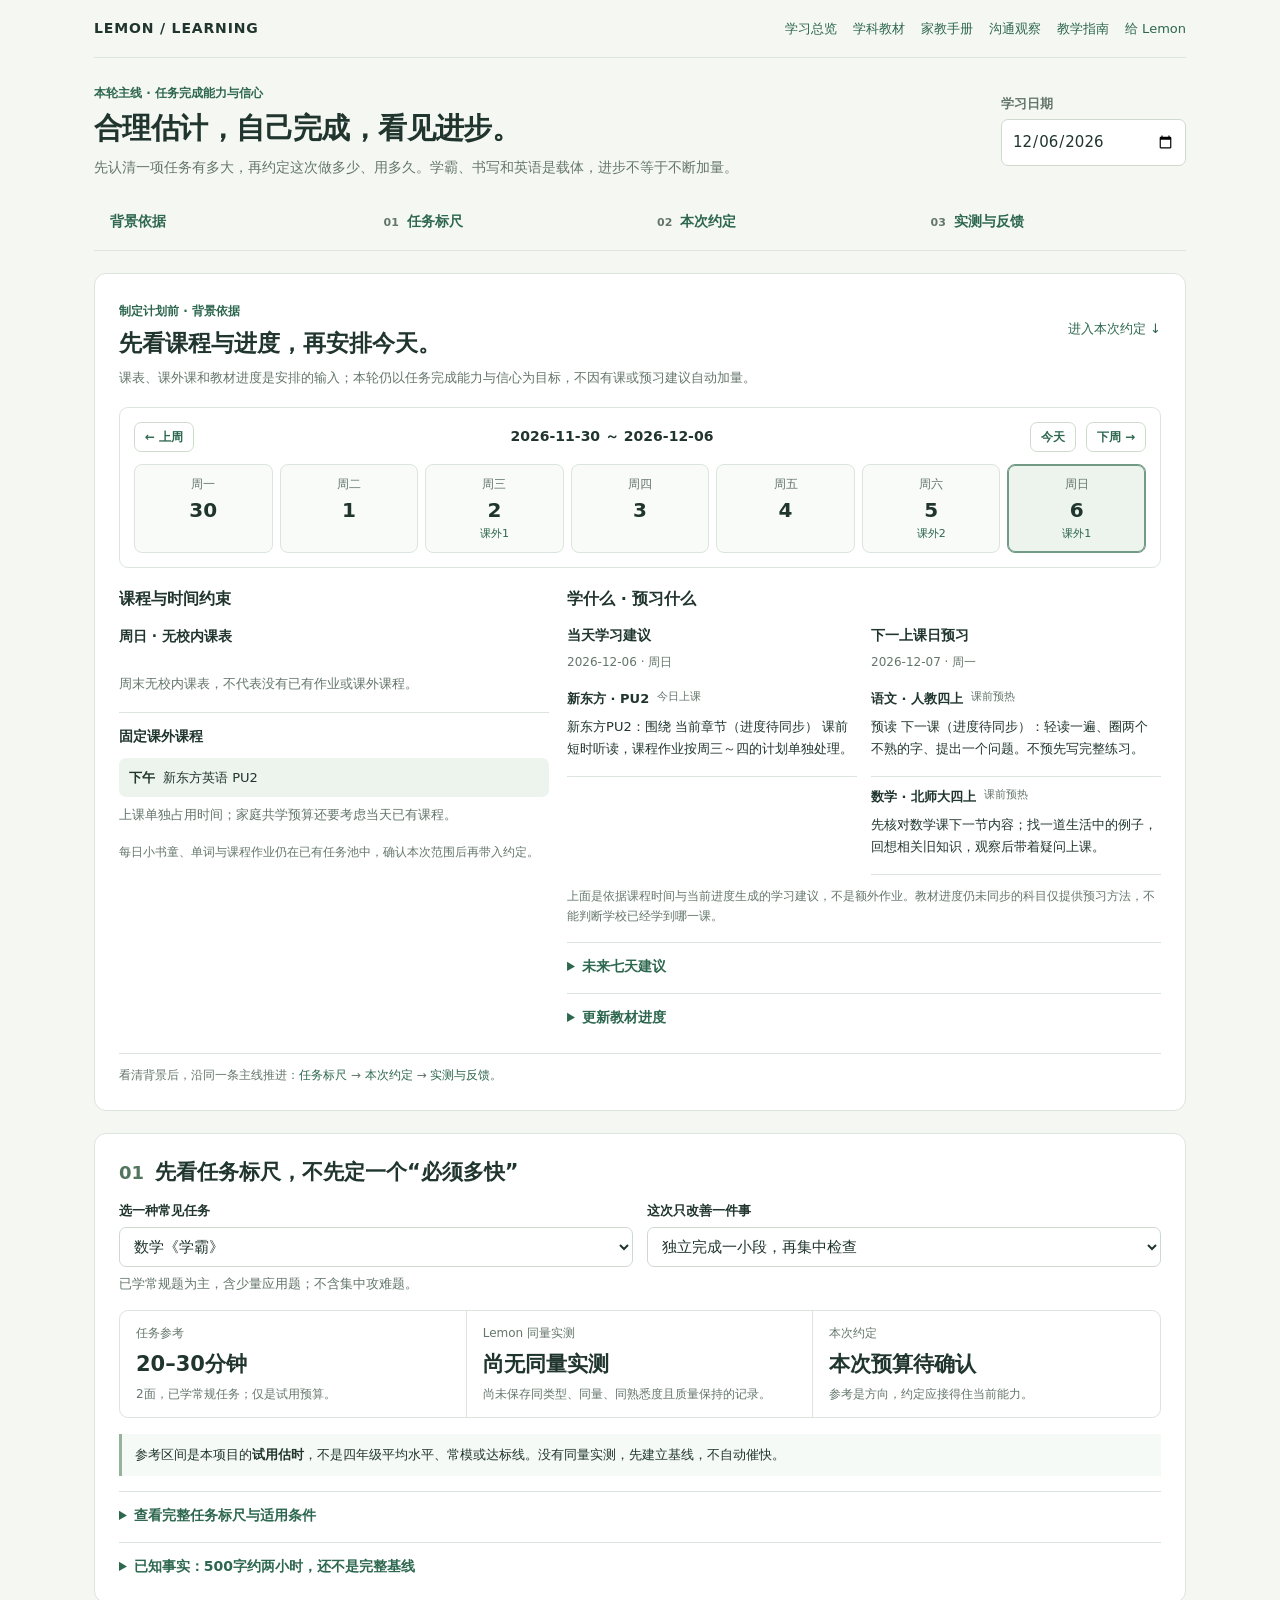
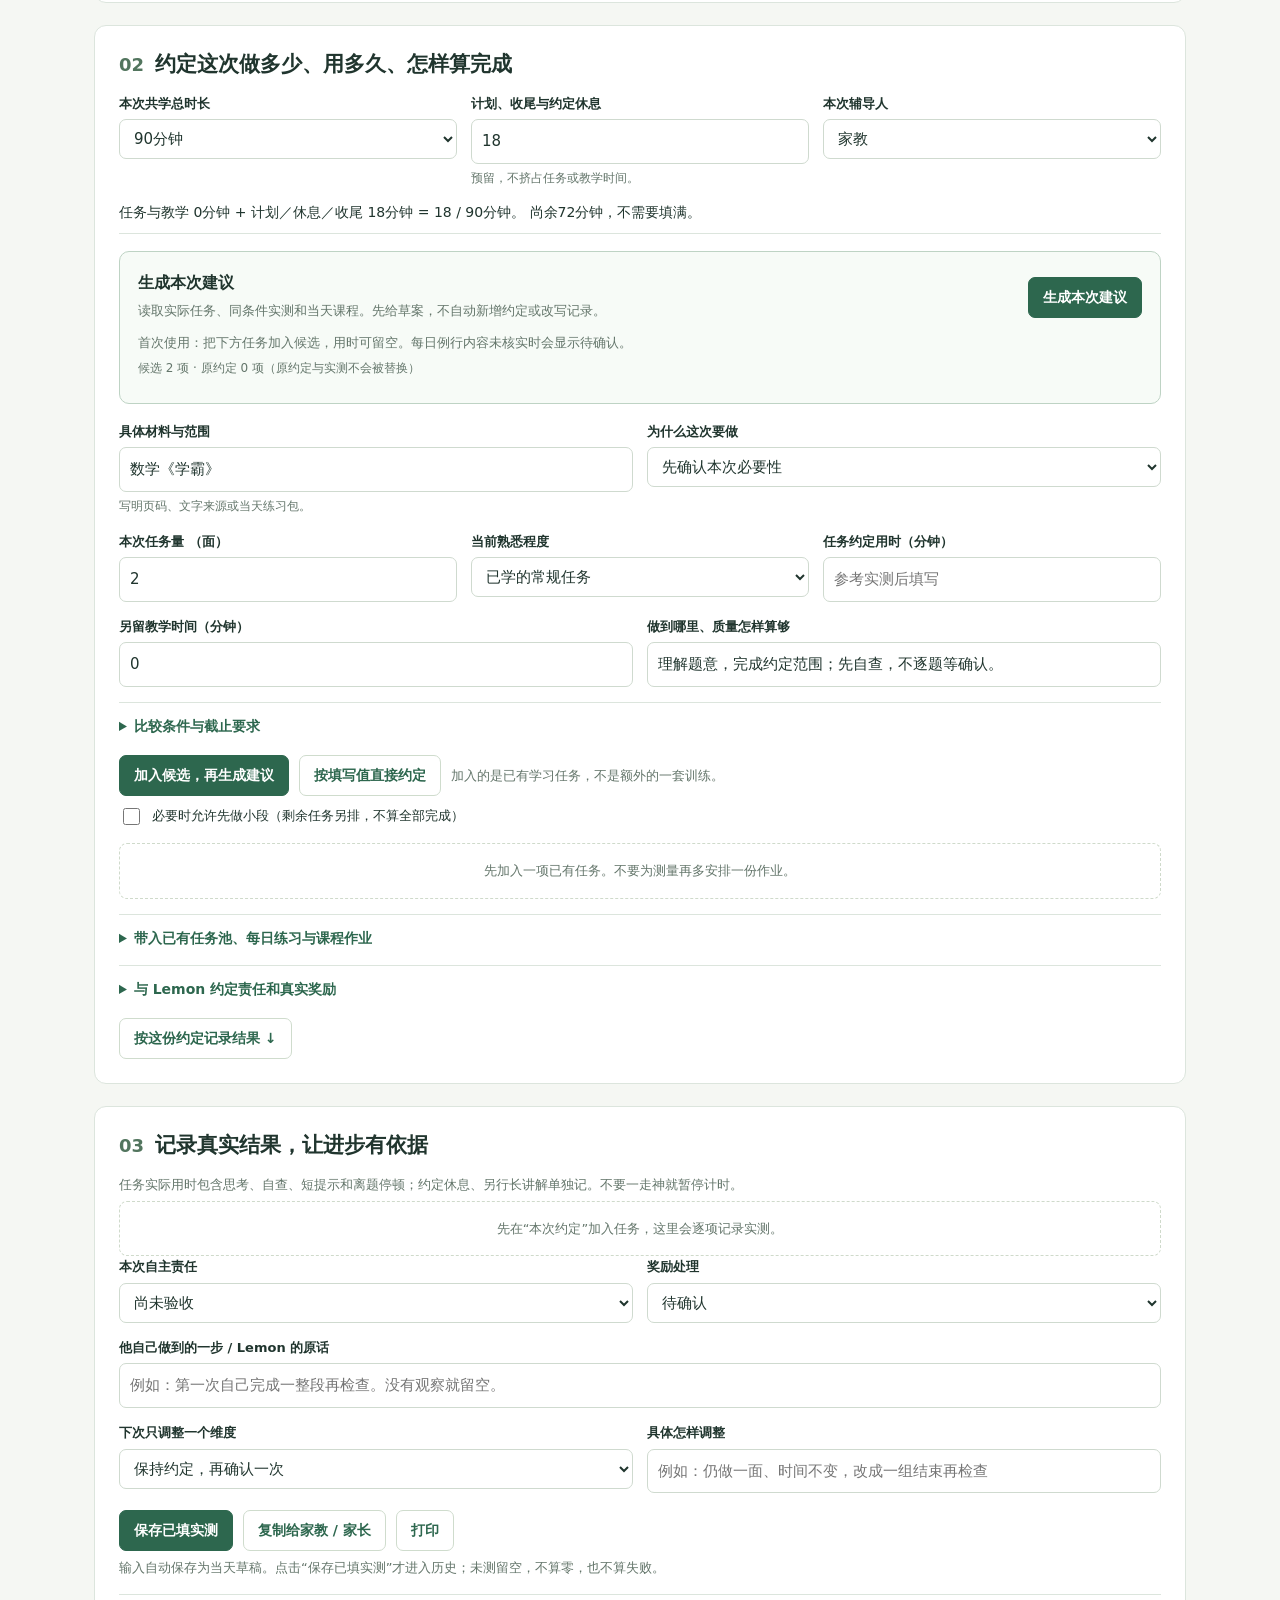
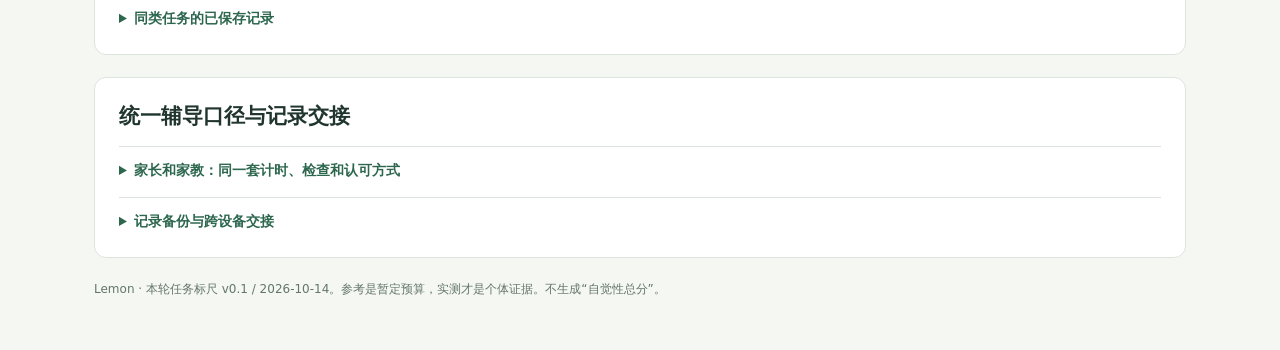
==== commit 8758d438: "feat(lemon): add generate-preview-adopt controls without hiding background or feedback" ====
--- a/docs/index.html
+++ b/docs/index.html
@@ -1,6 +1,6 @@
 <!doctype html>
 <html lang="zh-CN">
-<head><meta charset="utf-8"><meta name="viewport" content="width=device-width,initial-scale=1"><meta name="theme-color" content="#f5f7f3"><meta name="description" content="Lemon 任务标尺：区分参考用时、真实表现和本次约定，通过可兑现的小进步建立独立任务完成能力与信心。"><title>Lemon · 任务完成与信心</title><link rel="stylesheet" href="./task-ruler.css?v=20261014-1"><link rel="stylesheet" href="./learning-background.css?v=20261014-1"></head>
+<head><meta charset="utf-8"><meta name="viewport" content="width=device-width,initial-scale=1"><meta name="theme-color" content="#f5f7f3"><meta name="description" content="Lemon 任务标尺：区分参考用时、真实表现和本次约定，通过可兑现的小进步建立独立任务完成能力与信心。"><title>Lemon · 任务完成与信心</title><link rel="stylesheet" href="./task-ruler.css?v=20261014-1"><link rel="stylesheet" href="./learning-background.css?v=20261014-1"><link rel="stylesheet" href="./plan-generator.css?v=20261014-1"></head>
 <body><div class="shell">
 <header class="top"><a class="brand" href="./">LEMON / LEARNING</a><nav class="resources" aria-label="教学资料"><a href="./overview/">学习总览</a><a href="./overview/#subjects">学科教材</a><a href="./tutoring/">家教手册</a><a href="./conversation/">沟通观察</a><a href="./guide/">教学指南</a><a href="./lemon/">给 Lemon</a></nav></header>
 <div class="title"><div><span class="eyebrow">本轮主线 · 任务完成能力与信心</span><h1>合理估计，自己完成，看见进步。</h1><p class="lead">先认清一项任务有多大，再约定这次做多少、用多久。学霸、书写和英语是载体，进步不等于不断加量。</p></div><div class="date field"><label for="sessionDate">学习日期</label><input id="sessionDate" type="date" required></div></div>
@@ -39,12 +39,18 @@
 <div class="section-head"><span class="index">02</span><h2 id="planHeading">约定这次做多少、用多久、怎样算完成</h2></div>
 <div class="grid3"><div class="field"><label for="sessionTotal">本次共学总时长</label><select id="sessionTotal"><option value="60">60分钟</option><option value="75">75分钟</option><option value="90">90分钟</option></select></div><div class="field"><label for="overhead">计划、收尾与约定休息</label><input id="overhead" type="number" min="0" max="90" step="1" value="18"><small>预留，不挤占任务或教学时间。</small></div><div class="field"><label for="owner">本次辅导人</label><select id="owner"><option>家教</option><option>家长</option></select></div></div>
 <div class="budget" id="budget" aria-live="polite">先选任务并确认本次预算。</div>
+<section class="planner-box" id="planGenerator" aria-labelledby="generatorHeading">
+<div class="planner-head"><div><h3 id="generatorHeading">生成本次建议</h3><p class="note">读取实际任务、同条件实测和当天课程。先给草案，不自动新增约定或改写记录。</p></div><button class="btn" id="generatePlan" type="button">生成本次建议</button></div>
+<p id="generatorHint" class="note">首次使用：把下方任务加入候选，用时可留空。每日例行内容未核实时会显示待确认。</p>
+<div id="generatorCandidates"></div><div id="generatedPlan"></div><div id="adoptedGaps" class="note" aria-live="polite"></div>
+</section>
 <form id="taskForm">
 <div class="grid"><div class="field"><label for="taskName">具体材料与范围</label><input id="taskName" required maxlength="160" placeholder="例如：数学《学霸》P26–27"><small>写明页码、文字来源或当天练习包。</small></div><div class="field"><label for="necessity">为什么这次要做</label><select id="necessity" required><option value="">先确认本次必要性</option><option value="required">实际必交任务</option><option value="important">已发现的薄弱点 / 有明确目标</option><option value="routine">例行课程练习</option><option value="optional">可顺延的巩固 / 训练</option></select></div></div>
 <div class="grid3" style="margin-top:14px"><div class="field"><label for="quantity">本次任务量 <span id="unitLabel"></span></label><input id="quantity" type="number" min="0.1" step="0.1" required></div><div class="field"><label for="familiarity">当前熟悉程度</label><select id="familiarity"><option value="familiar">已学的常规任务</option><option value="hard">已学但难度较高</option><option value="learning">尚不会，需要先教</option></select></div><div class="field"><label for="taskMinutes">任务约定用时（分钟）</label><input id="taskMinutes" type="number" min="1" max="180" step="1" required placeholder="参考实测后填写"></div></div>
 <div class="grid" style="margin-top:14px"><div class="field"><label for="teachingMinutes">另留教学时间（分钟）</label><input id="teachingMinutes" type="number" min="0" max="120" step="1" value="0" required></div><div class="field"><label for="qualityRule">做到哪里、质量怎样算够</label><input id="qualityRule" required maxlength="180" placeholder="例如：字迹可辨、不漏抄，只抓口的笔顺"></div></div>
 <details><summary>比较条件与截止要求</summary><div class="grid"><div class="field"><label for="comparisonGroup">可比较的任务组</label><input id="comparisonGroup" maxlength="120"><small>同材料类型、密度与质量要求才比较；任务组改变则建立新基线。</small></div><div class="field"><label for="deadline">实际截止日期（未确认留空）</label><input id="deadline" type="date"></div></div></details>
-<div class="actions"><button class="btn" type="submit" id="addRecord">加入本次约定</button><span class="note">加入的是已有学习任务，不是额外的一套训练。</span></div>
+<div class="actions"><button class="btn" type="button" id="stageCandidate">加入候选，再生成建议</button><button class="btn secondary" type="submit" id="addRecord">按填写值直接约定</button><span class="note">加入的是已有学习任务，不是额外的一套训练。</span></div>
+<label class="check"><input type="checkbox" id="plannerSplit"><span>必要时允许先做小段（剩余任务另排，不算全部完成）</span></label>
 </form>
 <div id="planList" style="margin-top:15px"></div>
 <details id="legacyPool"><summary>带入已有任务池、每日练习与课程作业</summary><p>旧任务的“预计分钟”只作旧预算，不冒充实测，也不自动认定已完成。填入本次范围、教学和完成标准后才加入约定。</p><div id="poolCandidates"></div></details>
@@ -67,4 +73,4 @@
 <details><summary>记录备份与跨设备交接</summary><p>页面没有云端数据库。记录只在当前设备、浏览器和域名；家教与家长通过复制记录交接，换域名前先导出。旧任务池和教材草稿仍保留，不会自动变成实测。</p><div class="actions"><button type="button" class="btn secondary" id="exportData">导出本地备份</button><label class="btn secondary" for="importData">导入备份</label><input id="importData" class="no-print" type="file" accept=".json,application/json" hidden></div></details>
 </section>
 </main><footer class="footer">Lemon · 本轮任务标尺 v0.1 / 2026-10-14。参考是暂定预算，实测才是个体证据。不生成“自觉性总分”。</footer></div><div id="status" class="toast" role="status" aria-live="polite" hidden></div>
-<script src="./task-ruler.js?v=20261014-1"></script><script src="./learning-background.js?v=20261014-1"></script><script src="./learning-guide.js" defer></script></body></html>
+<script src="./plan-engine.js?v=20261014-1"></script><script src="./task-ruler.js?v=20261014-2"></script><script src="./plan-generator.js?v=20261014-1"></script><script src="./learning-background.js?v=20261014-1"></script><script src="./learning-guide.js" defer></script></body></html>
--- a/docs/plan-generator.css
+++ b/docs/plan-generator.css
@@ -0,0 +1,12 @@
+/* Scoped to the proposal; existing background, ruler and evidence forms are unchanged. */
+.planner-box{border:1px solid #bed3c4;border-radius:10px;background:#f7fbf7;padding:18px;margin:17px 0;scroll-margin-top:85px}
+.planner-head{display:flex;align-items:center;justify-content:space-between;gap:18px}.planner-head .btn{white-space:nowrap}.planner-head h3{margin:0}.planner-head p{margin:4px 0}
+.gp-summary{padding:13px 0;border-top:1px solid var(--line);border-bottom:1px solid var(--line);margin:13px 0}.gp-summary p{font-size:13px}
+.gp-candidate{display:flex;align-items:center;gap:12px;justify-content:space-between;padding:8px 0;border-bottom:1px solid var(--line);font-size:13px}
+.gp-task{padding:16px;background:#fff;border:1px solid var(--line);border-radius:9px;margin:12px 0}
+.gp-task-head{display:flex;align-items:center;justify-content:space-between;gap:10px}.gp-task-head .check{margin:0;font-size:15px}.gp-task .grid{margin:13px 0 8px}
+.gp-basis{font-size:12px;color:#486950;padding:8px 0;margin:0;border-bottom:1px solid var(--line)}
+.gp-gap{display:flex;gap:13px;align-items:center;justify-content:space-between;border-bottom:1px solid var(--line);padding:11px 0;font-size:13px}.gp-gap p{margin:3px 0}.gp-gap .btn{white-space:nowrap}
+.gp-timeline>div{display:grid;grid-template-columns:90px 1fr;gap:13px;padding:8px 0;border-bottom:1px solid var(--line);font-size:13px}.gp-timeline span{color:var(--muted)}.gp-timeline b{font-weight:600}
+@media(max-width:600px){.planner-box{padding:13px}.planner-head{align-items:flex-start;flex-direction:column;gap:10px}.gp-task{padding:12px}.gp-task-head,.gp-gap{flex-wrap:wrap}.gp-timeline>div{grid-template-columns:70px 1fr}.gp-candidate{align-items:flex-start}.gp-task .grid{grid-template-columns:1fr 1fr}}
+@media print{.planner-box{display:none}}
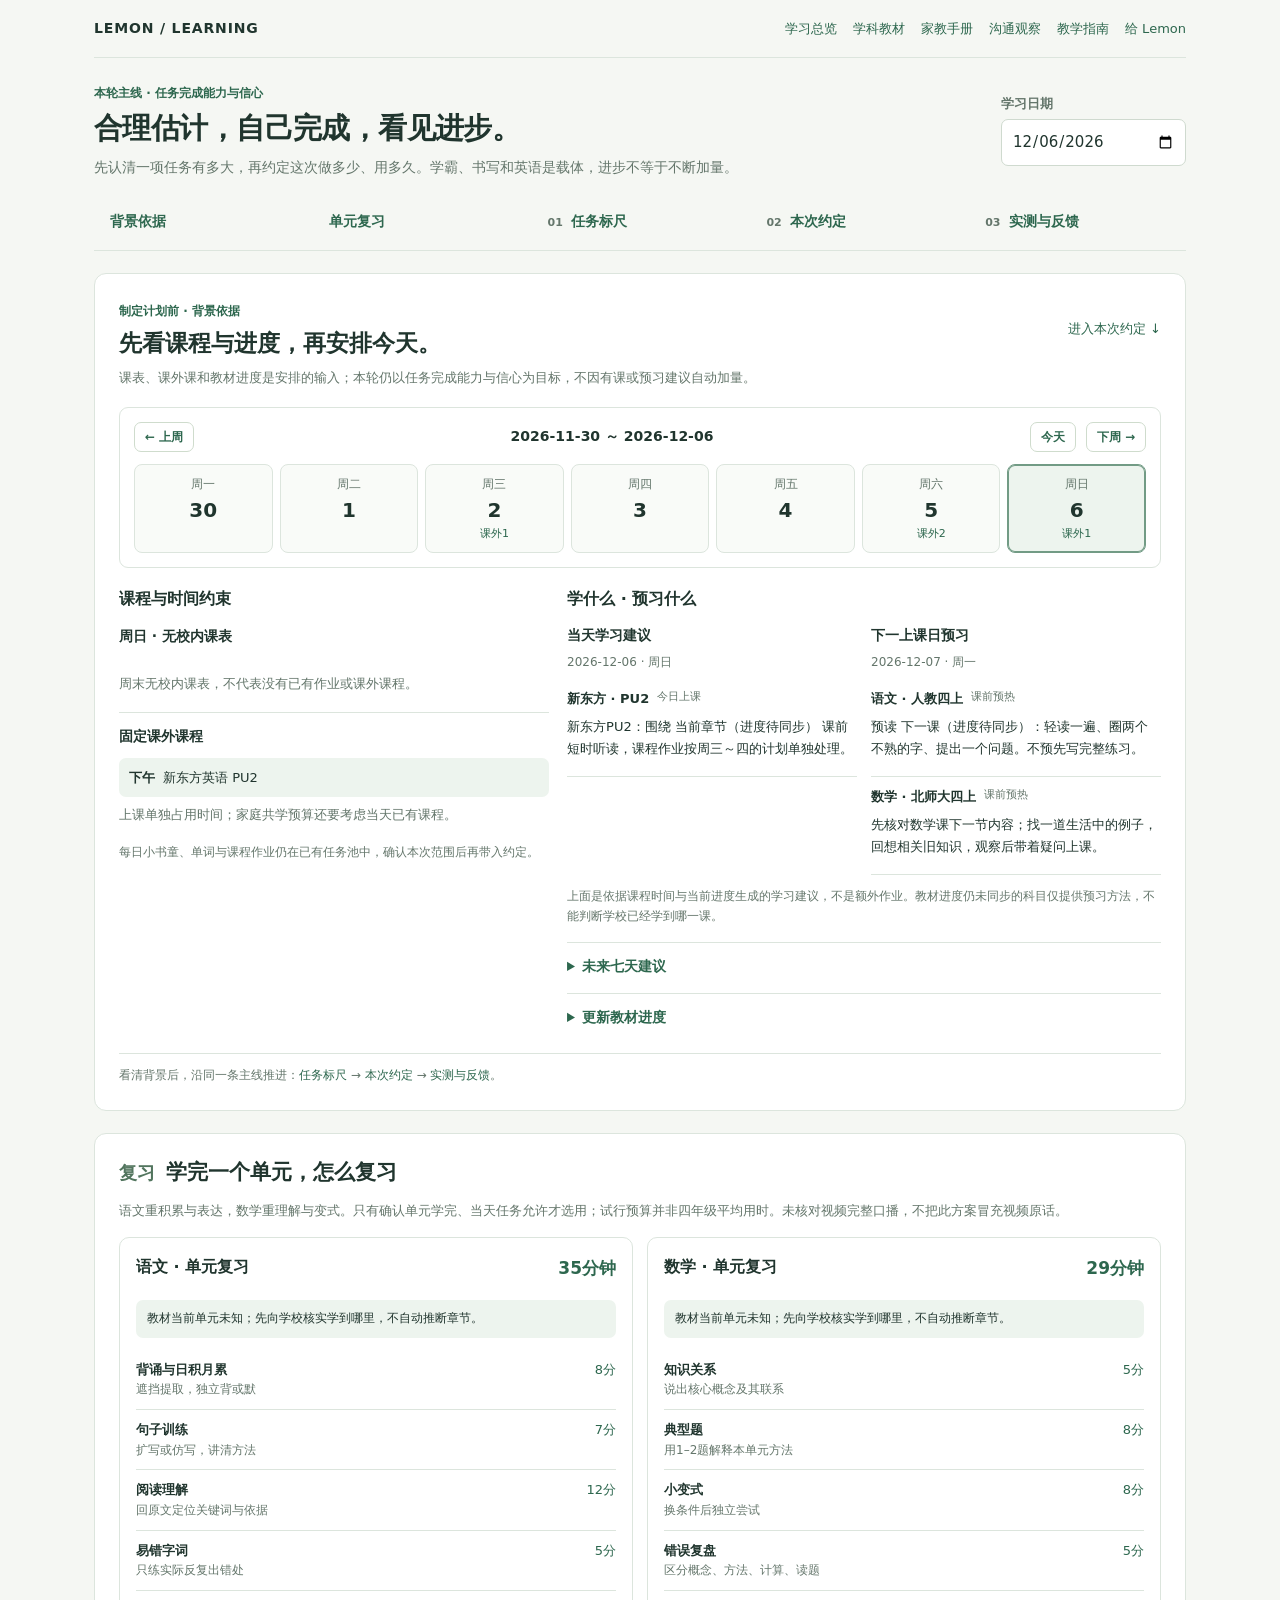
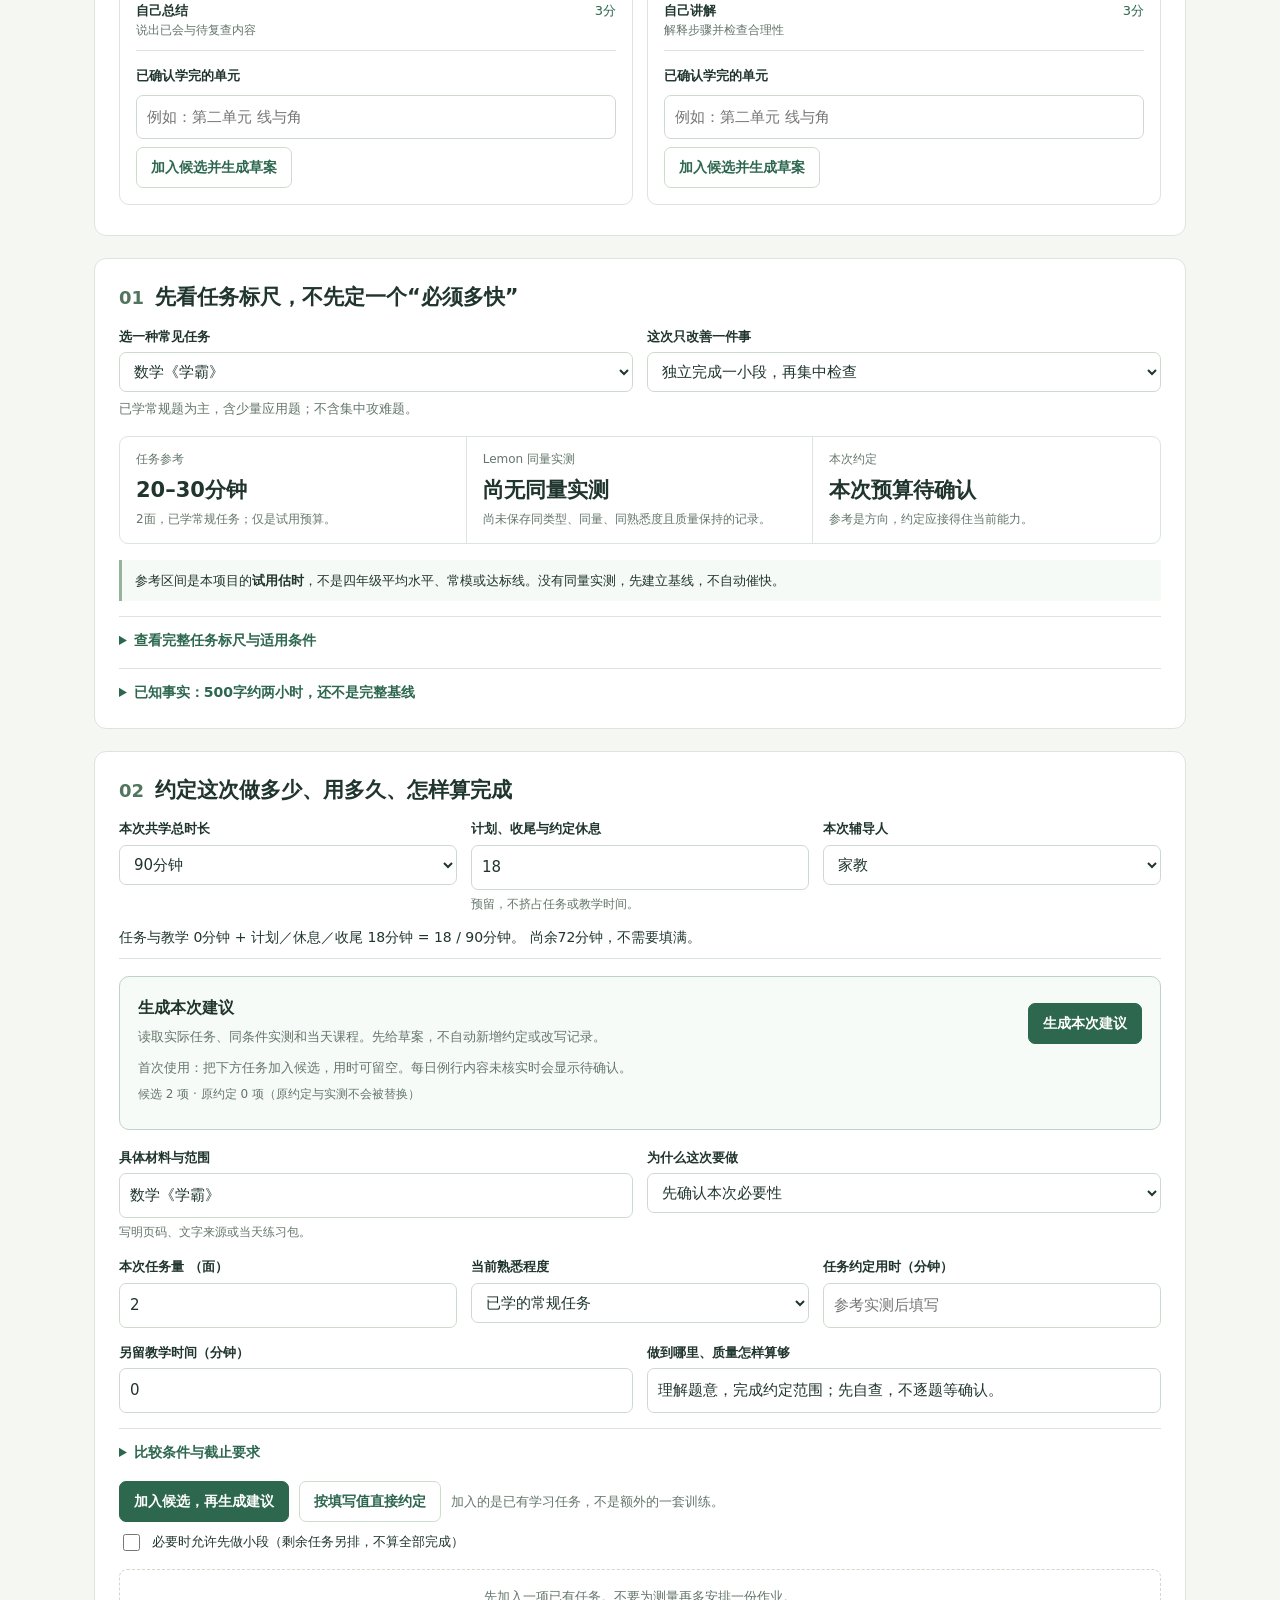
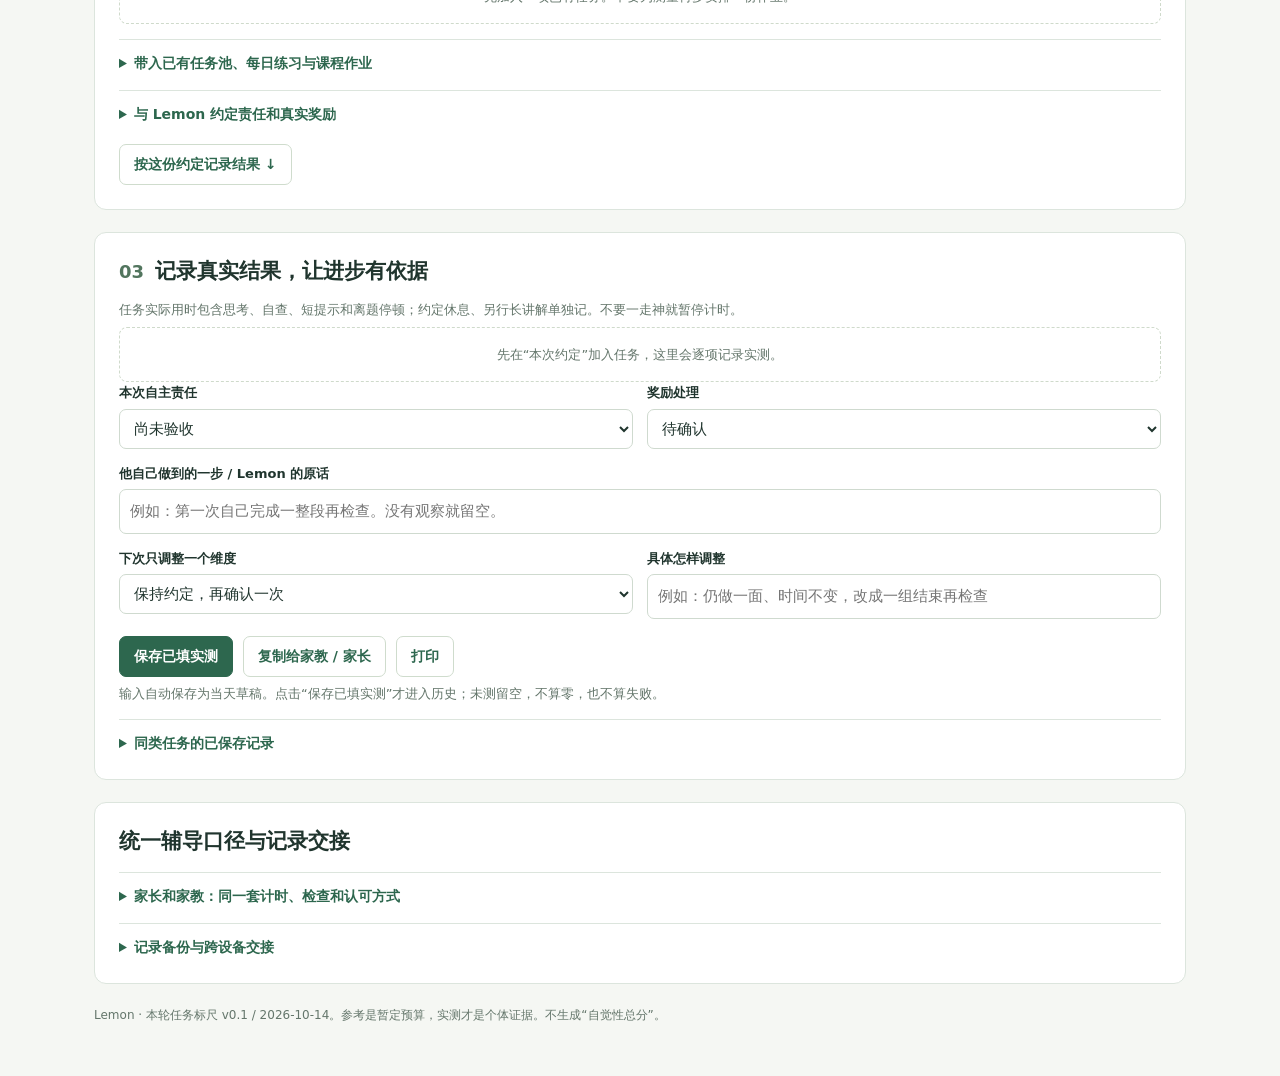
==== commit 799410be: "feat(lemon): add subject-specific unit reviews to planning page" ====
--- a/docs/index.html
+++ b/docs/index.html
@@ -1,10 +1,10 @@
 <!doctype html>
 <html lang="zh-CN">
-<head><meta charset="utf-8"><meta name="viewport" content="width=device-width,initial-scale=1"><meta name="theme-color" content="#f5f7f3"><meta name="description" content="Lemon 任务标尺：区分参考用时、真实表现和本次约定，通过可兑现的小进步建立独立任务完成能力与信心。"><title>Lemon · 任务完成与信心</title><link rel="stylesheet" href="./task-ruler.css?v=20261014-1"><link rel="stylesheet" href="./learning-background.css?v=20261014-1"><link rel="stylesheet" href="./plan-generator.css?v=20261014-1"></head>
+<head><meta charset="utf-8"><meta name="viewport" content="width=device-width,initial-scale=1"><meta name="theme-color" content="#f5f7f3"><meta name="description" content="Lemon 任务标尺：区分参考用时、真实表现和本次约定，通过可兑现的小进步建立独立任务完成能力与信心。"><title>Lemon · 任务完成与信心</title><link rel="stylesheet" href="./task-ruler.css?v=20261014-1"><link rel="stylesheet" href="./learning-background.css?v=20261014-1"><link rel="stylesheet" href="./plan-generator.css?v=20261014-1"><link rel="stylesheet" href="./unit-review.css?v=20261015-1"></head>
 <body><div class="shell">
 <header class="top"><a class="brand" href="./">LEMON / LEARNING</a><nav class="resources" aria-label="教学资料"><a href="./overview/">学习总览</a><a href="./overview/#subjects">学科教材</a><a href="./tutoring/">家教手册</a><a href="./conversation/">沟通观察</a><a href="./guide/">教学指南</a><a href="./lemon/">给 Lemon</a></nav></header>
 <div class="title"><div><span class="eyebrow">本轮主线 · 任务完成能力与信心</span><h1>合理估计，自己完成，看见进步。</h1><p class="lead">先认清一项任务有多大，再约定这次做多少、用多久。学霸、书写和英语是载体，进步不等于不断加量。</p></div><div class="date field"><label for="sessionDate">学习日期</label><input id="sessionDate" type="date" required></div></div>
-<nav class="nav" aria-label="本次共学"><a href="#background">背景依据</a><a href="#stage-goal"><b>01</b>任务标尺</a><a href="#stage-plan"><b>02</b>本次约定</a><a href="#stage-execute"><b>03</b>实测与反馈</a></nav>
+<nav class="nav" aria-label="本次共学"><a href="#background">背景依据</a><a href="#unit-review">单元复习</a><a href="#stage-goal"><b>01</b>任务标尺</a><a href="#stage-plan"><b>02</b>本次约定</a><a href="#stage-execute"><b>03</b>实测与反馈</a></nav>
 <noscript><div class="noscript">当前浏览器没有启用 JavaScript。三个工作区及统一规则仍可阅读；填写、统计与本地保存需要启用 JavaScript。</div></noscript>
 <main>
 <section class="stage background" id="background" aria-labelledby="backgroundHeading">
@@ -25,6 +25,11 @@
 </div>
 <div id="calendar" hidden aria-hidden="true"></div>
 <p class="background-link">看清背景后，沿同一条主线推进：<a href="#stage-goal">任务标尺</a> → <a href="#stage-plan">本次约定</a> → <a href="#stage-execute">实测与反馈</a>。</p>
+</section>
+<section class="stage" id="unit-review" aria-labelledby="unitReviewHeading">
+<div class="section-head"><span class="index">复习</span><h2 id="unitReviewHeading">学完一个单元，怎么复习</h2></div>
+<p class="note">语文重积累与表达，数学重理解与变式。只有确认单元学完、当天任务允许才选用；试行预算并非四年级平均用时。未核对视频完整口播，不把此方案冒充视频原话。</p>
+<div class="unit-review-grid" id="unitReviewCards"></div><p id="unitReviewStatus" class="school-note" role="status" aria-live="polite"></p>
 </section>
 <section class="stage" id="stage-goal" aria-labelledby="rulerHeading">
 <div class="section-head"><span class="index">01</span><h2 id="rulerHeading">先看任务标尺，不先定一个“必须多快”</h2></div>
@@ -73,4 +78,4 @@
 <details><summary>记录备份与跨设备交接</summary><p>页面没有云端数据库。记录只在当前设备、浏览器和域名；家教与家长通过复制记录交接，换域名前先导出。旧任务池和教材草稿仍保留，不会自动变成实测。</p><div class="actions"><button type="button" class="btn secondary" id="exportData">导出本地备份</button><label class="btn secondary" for="importData">导入备份</label><input id="importData" class="no-print" type="file" accept=".json,application/json" hidden></div></details>
 </section>
 </main><footer class="footer">Lemon · 本轮任务标尺 v0.1 / 2026-10-14。参考是暂定预算，实测才是个体证据。不生成“自觉性总分”。</footer></div><div id="status" class="toast" role="status" aria-live="polite" hidden></div>
-<script src="./plan-engine.js?v=20261014-1"></script><script src="./task-ruler.js?v=20261014-2"></script><script src="./plan-generator.js?v=20261014-1"></script><script src="./learning-background.js?v=20261014-1"></script><script src="./learning-guide.js" defer></script></body></html>
+<script src="./plan-engine.js?v=20261014-1"></script><script src="./task-ruler.js?v=20261015-1"></script><script src="./plan-generator.js?v=20261014-1"></script><script src="./learning-background.js?v=20261014-1"></script><script src="./learning-guide.js?v=20261015-1" defer></script><script src="./unit-review.js?v=20261015-1" defer></script></body></html>
--- a/docs/unit-review.css
+++ b/docs/unit-review.css
@@ -0,0 +1,14 @@
+.unit-review-grid{display:grid;grid-template-columns:repeat(2,minmax(0,1fr));gap:14px;margin-top:15px}
+.unit-review-card{border:1px solid var(--line);border-radius:10px;padding:16px;min-width:0}
+.unit-review-card header{display:flex;justify-content:space-between;gap:12px;align-items:flex-start}
+.unit-review-card header strong{white-space:nowrap;font-size:17px;color:var(--accent)}
+.unit-review-progress{background:var(--soft);padding:9px 11px;border-radius:7px;font-size:12px;margin:12px 0}
+.unit-review-card ol{list-style:none;margin:0;padding:0}
+.unit-review-card li{display:flex;justify-content:space-between;gap:12px;padding:9px 0;border-bottom:1px solid var(--line);font-size:13px}
+.unit-review-card li small{display:block;color:var(--muted);font-size:12px}
+.unit-review-card li em{white-space:nowrap;font-style:normal;color:var(--accent)}
+.unit-review-entry{display:flex;flex-direction:column;gap:8px;margin-top:14px}
+.unit-review-entry label{font-size:13px;font-weight:700}
+.unit-review-entry button{align-self:flex-start}
+@media(max-width:760px){.unit-review-grid{grid-template-columns:1fr}}
+@media print{.unit-review-entry{display:none}}
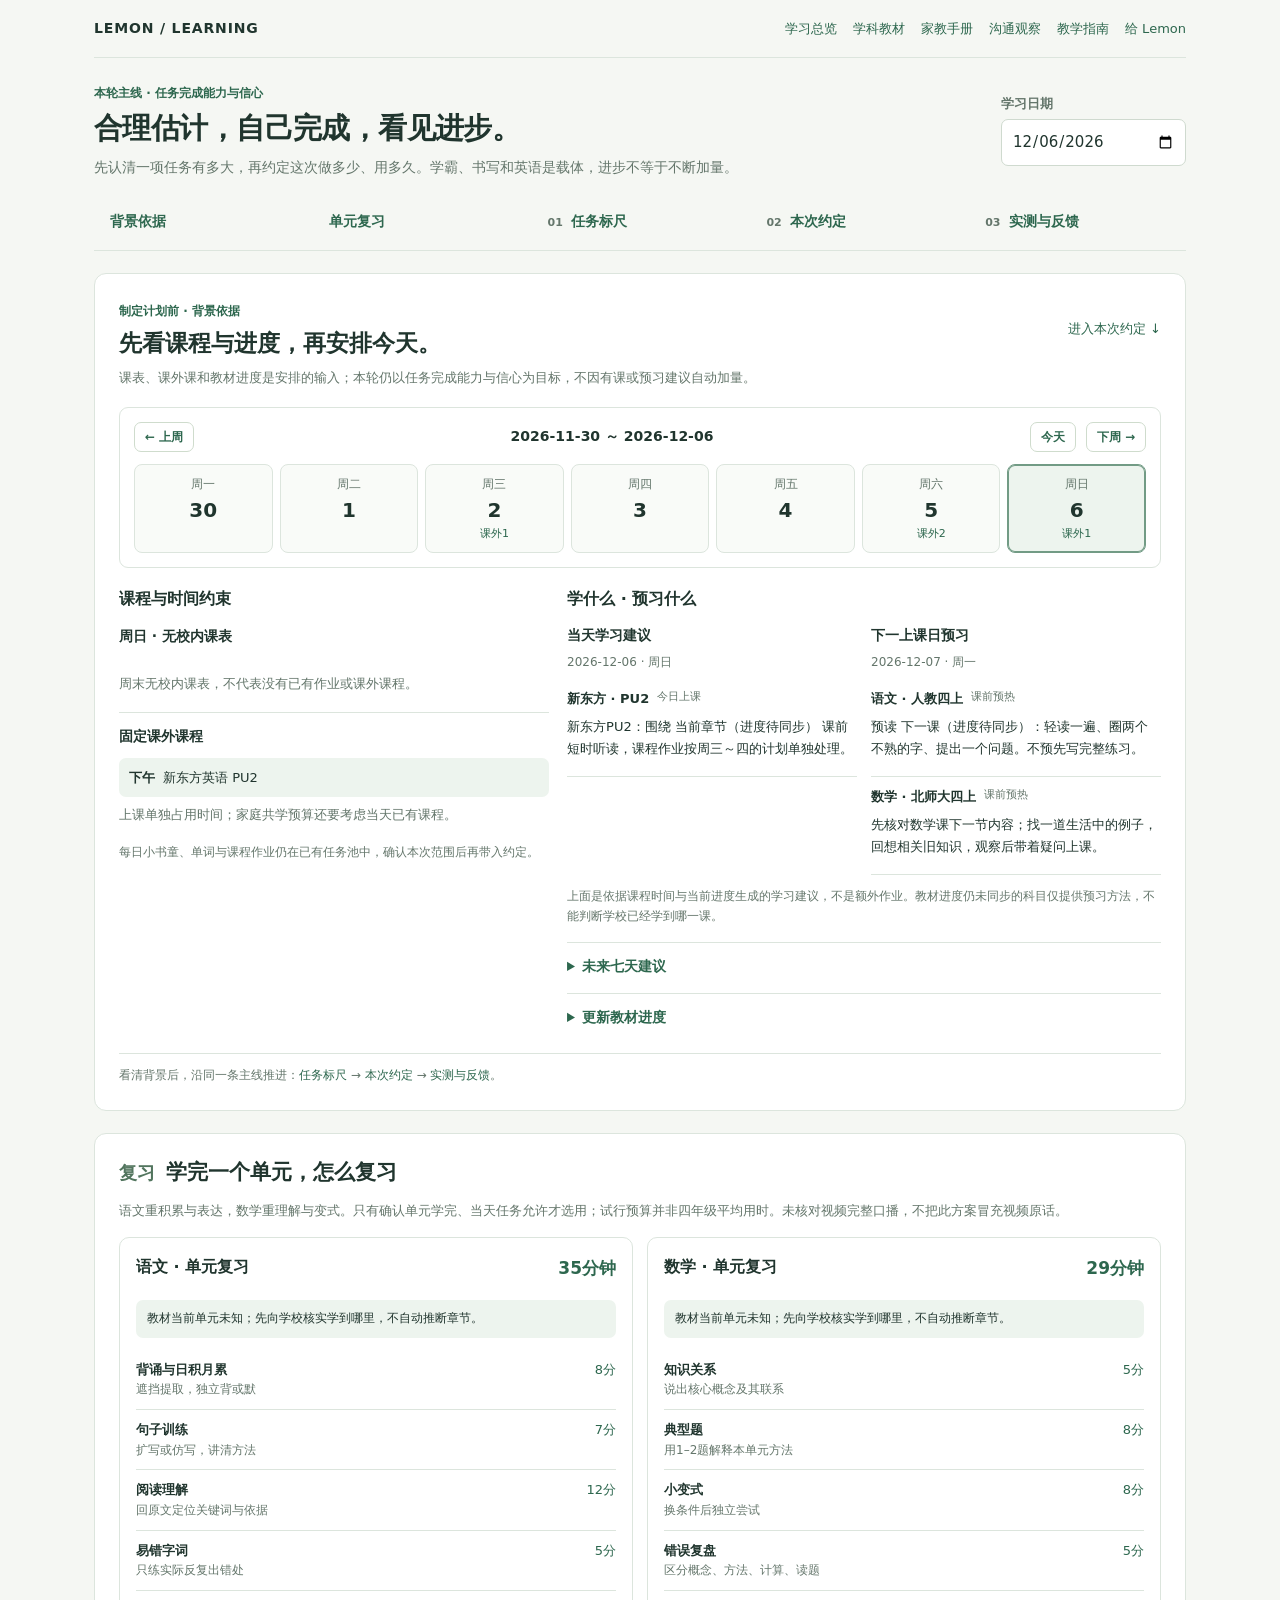
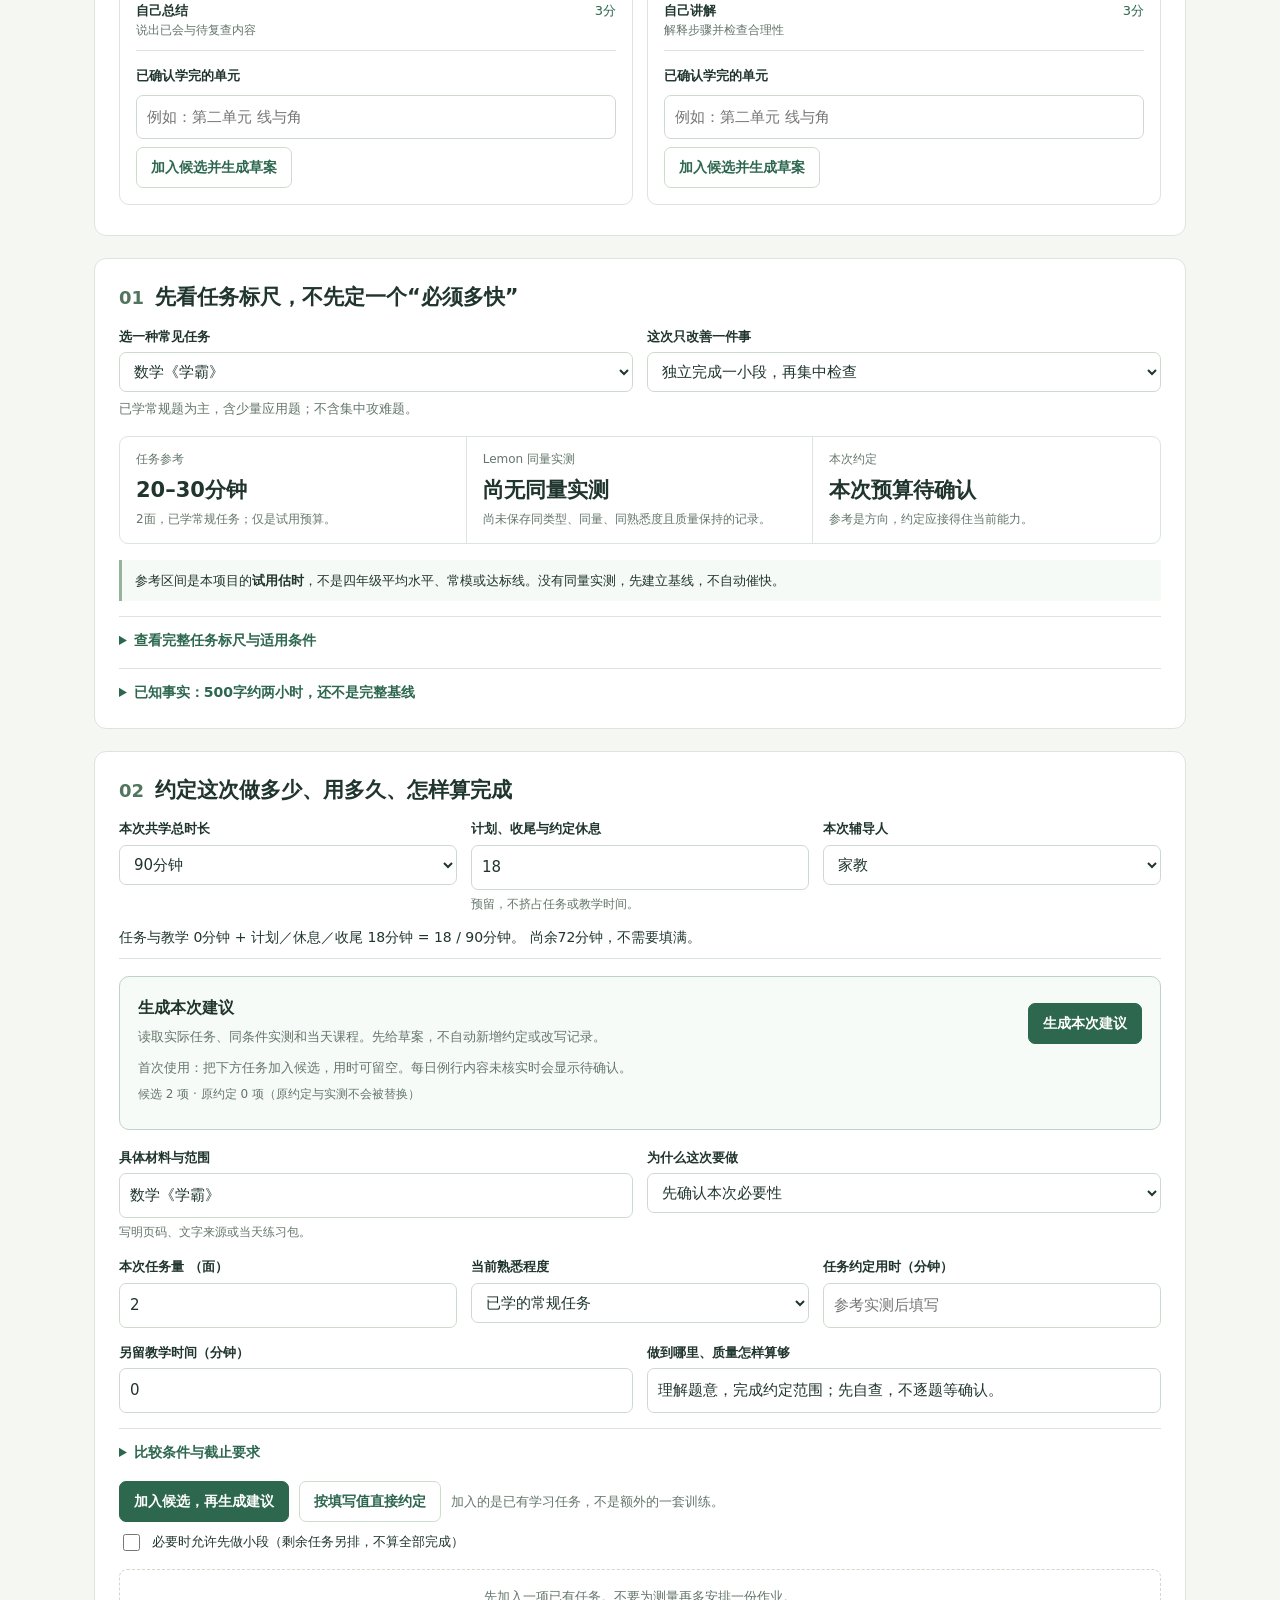
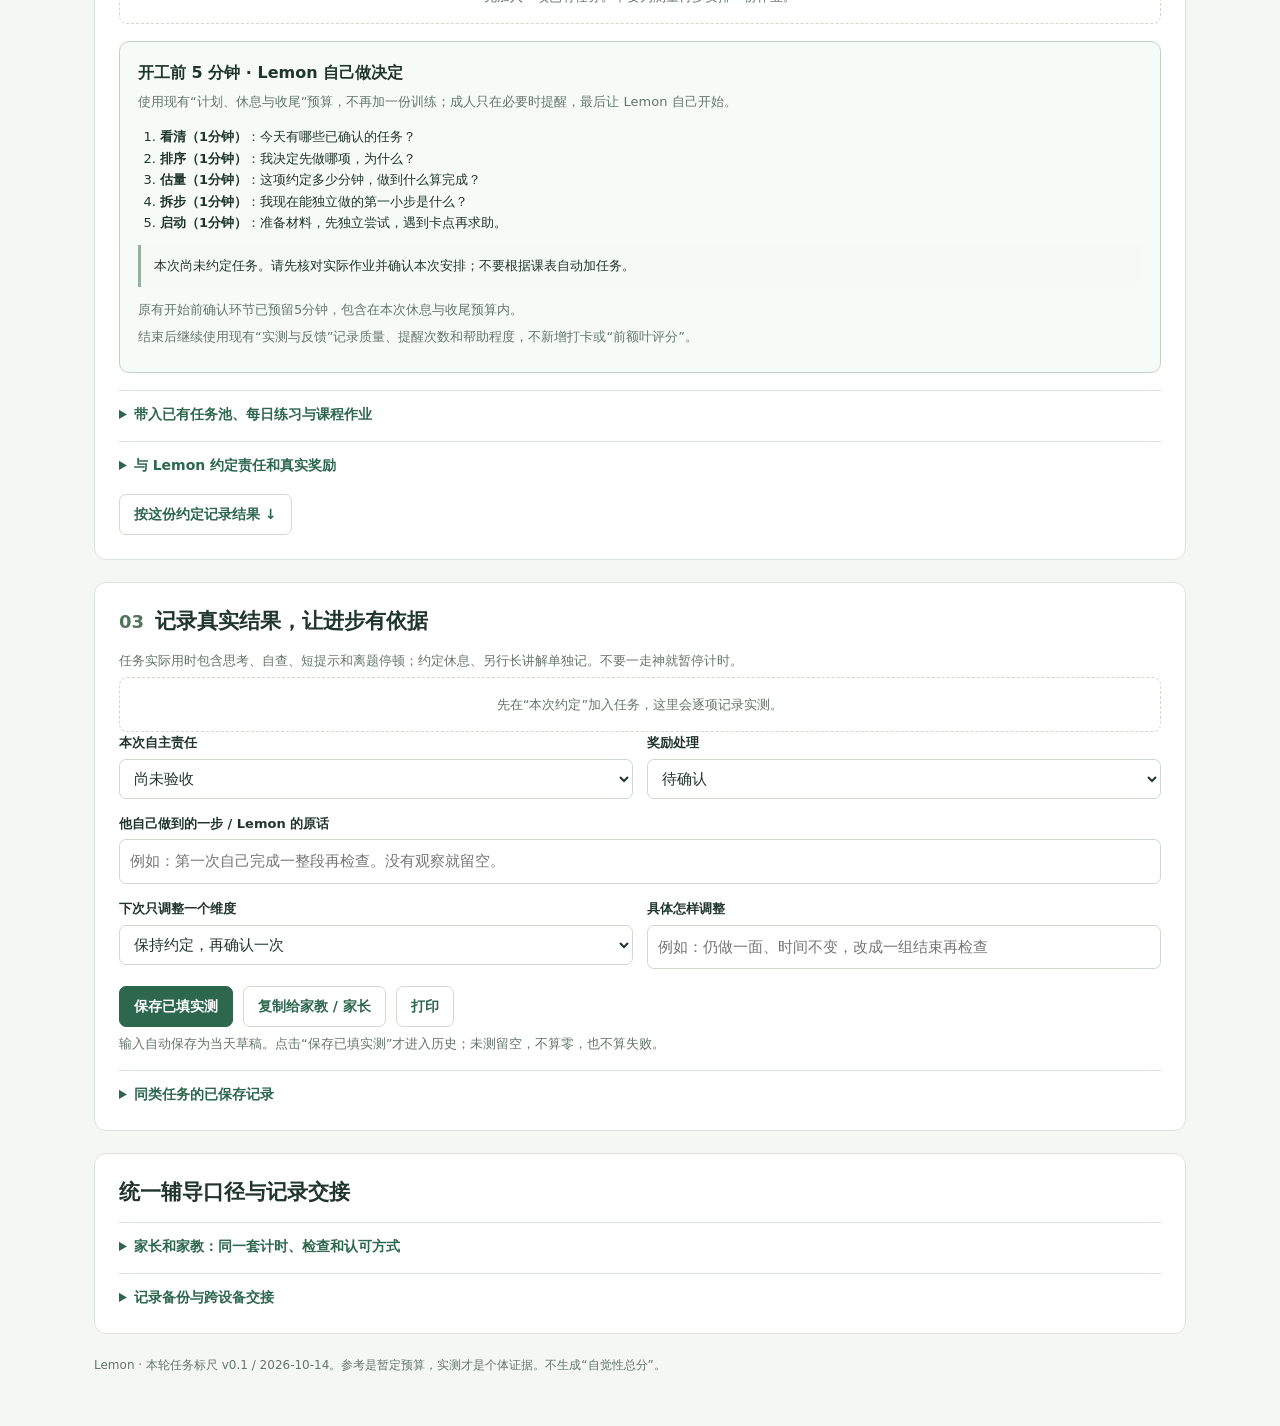
==== commit c13f4a05: "feat(lemon): surface five-minute self-start within existing study budget" ====
--- a/docs/index.html
+++ b/docs/index.html
@@ -58,6 +58,20 @@
 <label class="check"><input type="checkbox" id="plannerSplit"><span>必要时允许先做小段（剩余任务另排，不算全部完成）</span></label>
 </form>
 <div id="planList" style="margin-top:15px"></div>
+<section class="planner-box" id="startRitual" aria-labelledby="startRitualHeading">
+<div class="planner-head"><div><h3 id="startRitualHeading">开工前 5 分钟 · Lemon 自己做决定</h3><p class="note">使用现有“计划、休息与收尾”预算，不再加一份训练；成人只在必要时提醒，最后让 Lemon 自己开始。</p></div></div>
+<ol style="padding-left:22px;margin:10px 0;font-size:13px">
+<li><b>看清（1分钟）</b>：今天有哪些已确认的任务？</li>
+<li><b>排序（1分钟）</b>：我决定先做哪项，为什么？</li>
+<li><b>估量（1分钟）</b>：这项约定多少分钟，做到什么算完成？</li>
+<li><b>拆步（1分钟）</b>：我现在能独立做的第一小步是什么？</li>
+<li><b>启动（1分钟）</b>：准备材料，先独立尝试，遇到卡点再求助。</li>
+</ol>
+<p id="startRitualTask" class="notice" aria-live="polite">尚未确认本次任务；先在上方生成并采用约定。</p>
+<p id="startRitualBudget" class="note"></p>
+<p class="note">结束后继续使用现有“实测与反馈”记录质量、提醒次数和帮助程度，不新增打卡或“前额叶评分”。</p>
+</section>
+
 <details id="legacyPool"><summary>带入已有任务池、每日练习与课程作业</summary><p>旧任务的“预计分钟”只作旧预算，不冒充实测，也不自动认定已完成。填入本次范围、教学和完成标准后才加入约定。</p><div id="poolCandidates"></div></details>
 <details><summary>与 Lemon 约定责任和真实奖励</summary><div class="grid"><div class="field"><label for="commitment">Lemon 这次自己负责</label><input id="commitment" maxlength="180" placeholder="例如：先自己做完三题，不逐题找成人判对错"></div><div class="field"><label for="reward">达成后兑现的奖励</label><select id="reward"><option>听故事20分钟</option><option>玩游戏15分钟</option><option>看游戏视频10分钟</option><option>亲子游戏20分钟</option><option>按已有家庭约定</option></select></div></div><label class="check"><input id="confirmed" type="checkbox"><span>已一起确认任务量、时间、质量与责任；完成后不临时加码。</span></label><p>奖励看本次合理约定是否兑现，不与其他孩子比，也不以安静坐满、全对或达到参考速度为条件。</p></details>
 <div class="actions"><a class="btn secondary" href="#stage-execute">按这份约定记录结果 ↓</a></div>
@@ -78,4 +92,4 @@
 <details><summary>记录备份与跨设备交接</summary><p>页面没有云端数据库。记录只在当前设备、浏览器和域名；家教与家长通过复制记录交接，换域名前先导出。旧任务池和教材草稿仍保留，不会自动变成实测。</p><div class="actions"><button type="button" class="btn secondary" id="exportData">导出本地备份</button><label class="btn secondary" for="importData">导入备份</label><input id="importData" class="no-print" type="file" accept=".json,application/json" hidden></div></details>
 </section>
 </main><footer class="footer">Lemon · 本轮任务标尺 v0.1 / 2026-10-14。参考是暂定预算，实测才是个体证据。不生成“自觉性总分”。</footer></div><div id="status" class="toast" role="status" aria-live="polite" hidden></div>
-<script src="./plan-engine.js?v=20261014-1"></script><script src="./task-ruler.js?v=20261015-1"></script><script src="./plan-generator.js?v=20261014-1"></script><script src="./learning-background.js?v=20261014-1"></script><script src="./learning-guide.js?v=20261015-1" defer></script><script src="./unit-review.js?v=20261015-1" defer></script></body></html>
+<script src="./plan-engine.js?v=20261014-1"></script><script src="./task-ruler.js?v=20261015-1"></script><script src="./plan-generator.js?v=20261015-2"></script><script src="./learning-background.js?v=20261014-1"></script><script src="./learning-guide.js?v=20261015-1" defer></script><script src="./unit-review.js?v=20261015-1" defer></script></body></html>
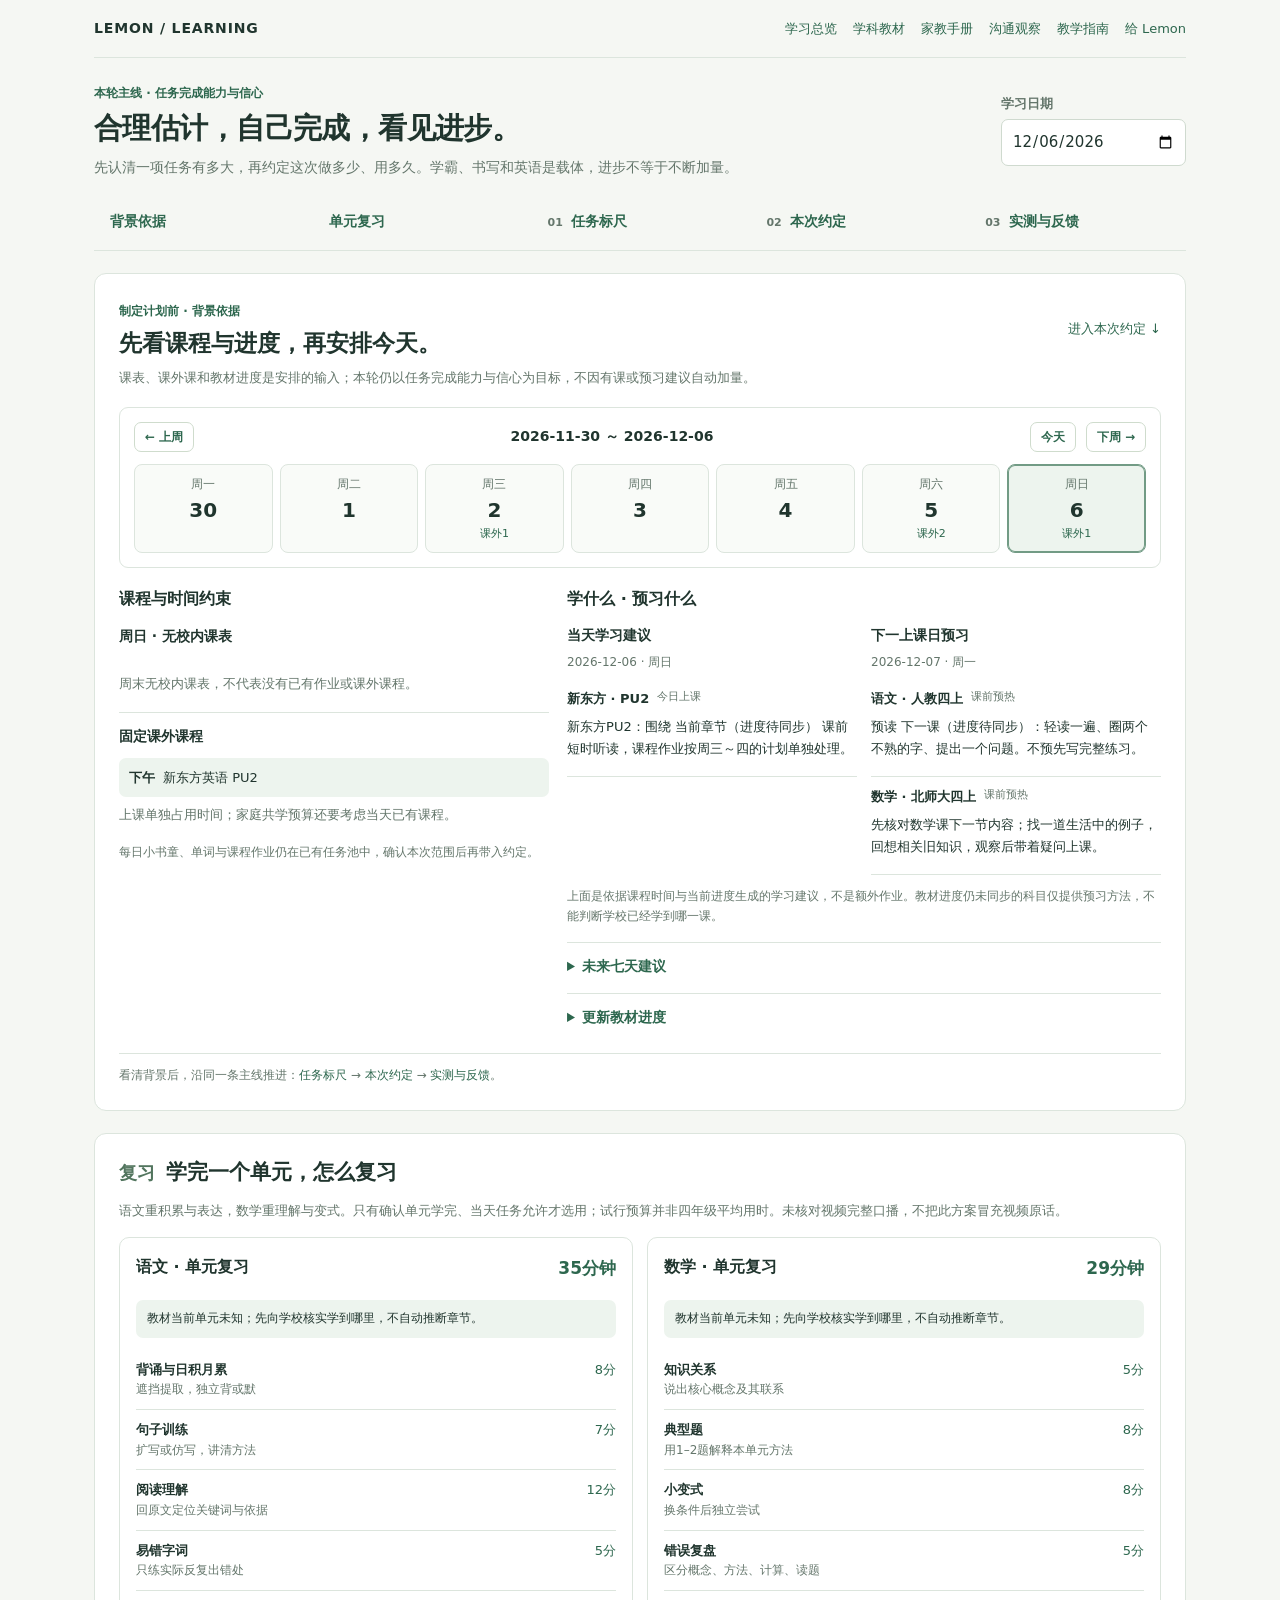
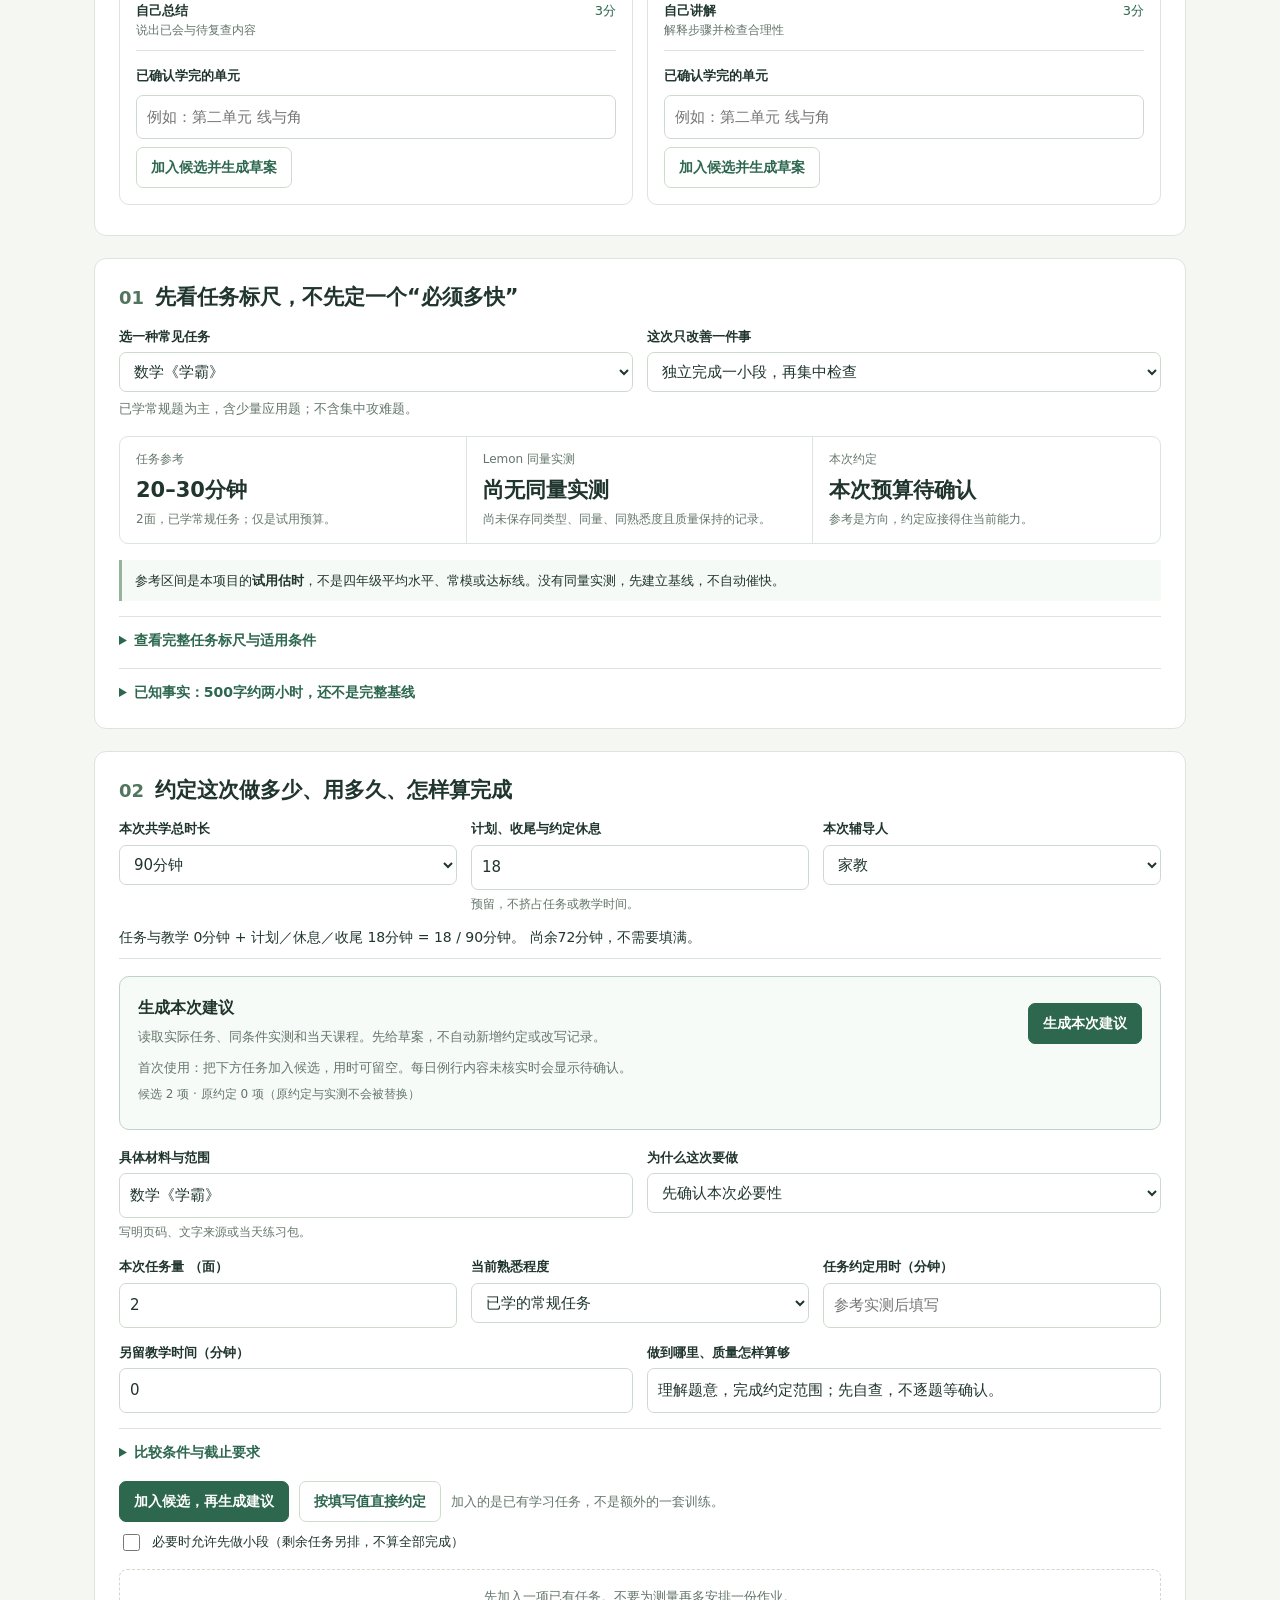
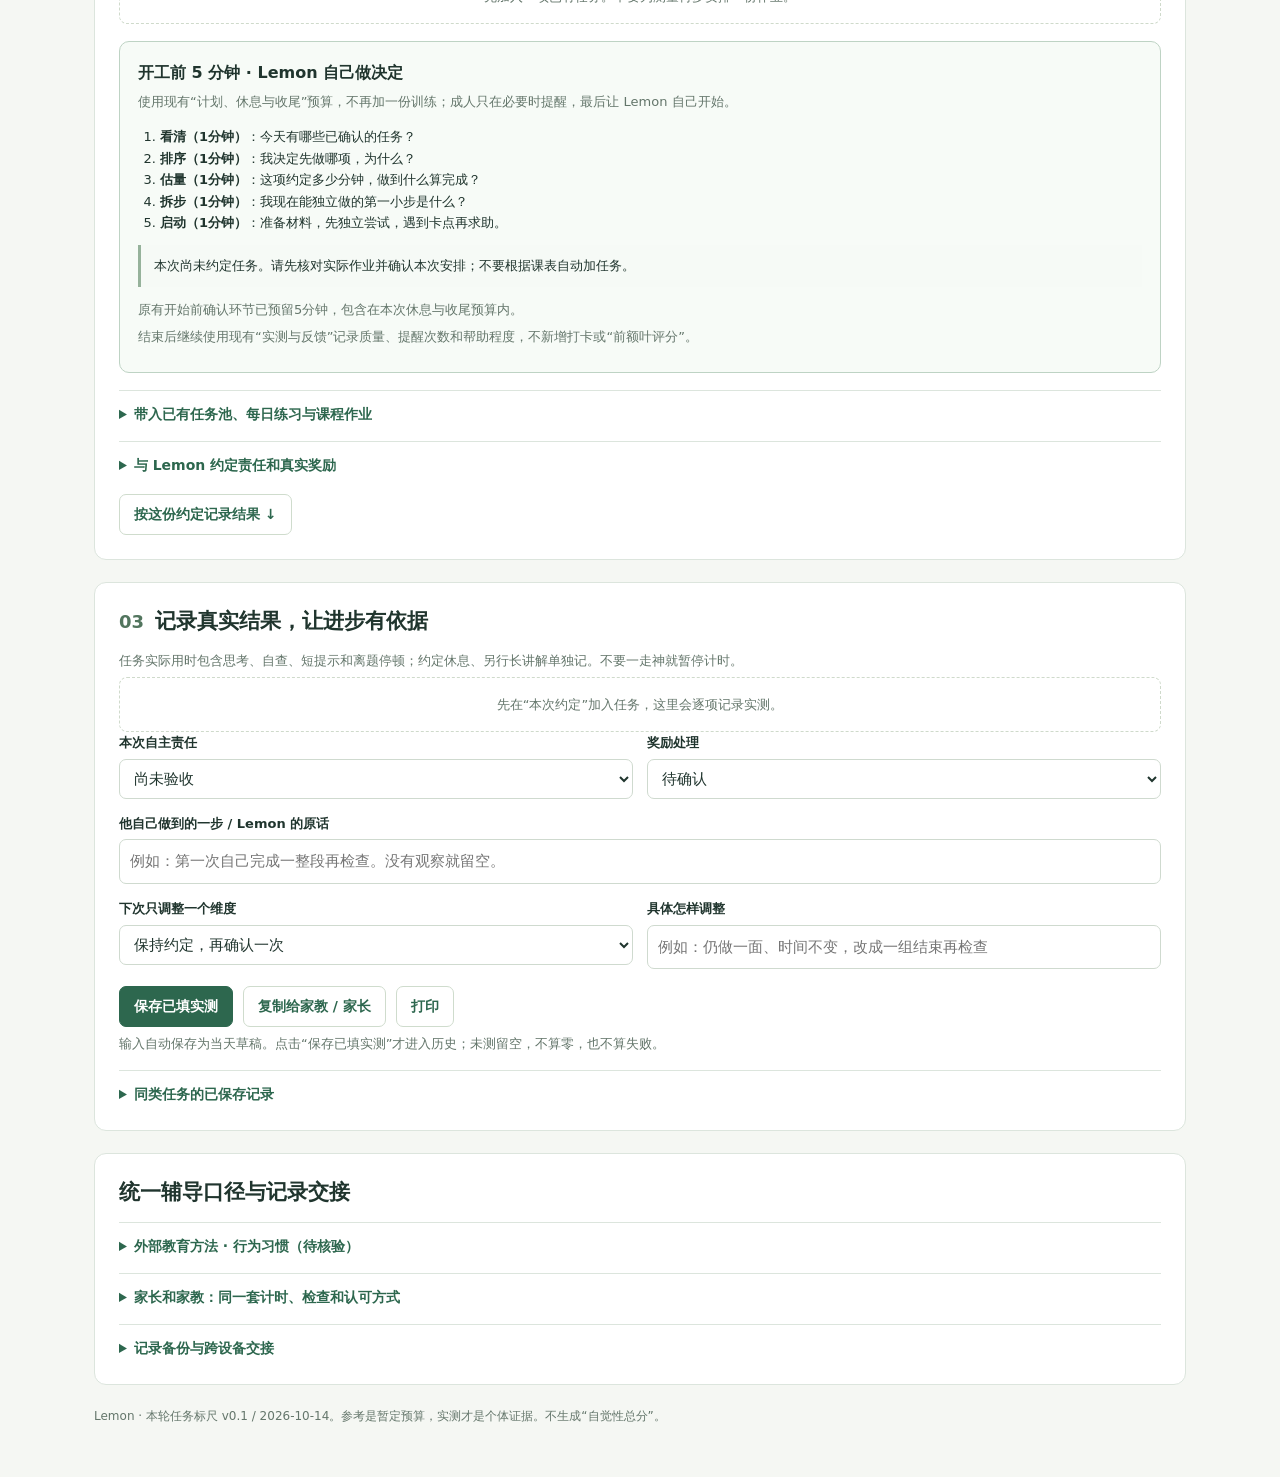
==== commit f4e1dde2: "docs(lemon): retain unverified parenting video without creating habit tasks" ====
--- a/docs/index.html
+++ b/docs/index.html
@@ -87,6 +87,10 @@
 <details><summary>同类任务的已保存记录</summary><div id="history"></div></details>
 </section>
 <section class="stage" id="context" aria-labelledby="contextHeading"><h2 id="contextHeading">统一辅导口径与记录交接</h2>
+<details id="external-habit-source"><summary>外部教育方法 · 行为习惯（待核验）</summary>
+<p>10月15日收到抖音「俩娃奶爸大洋哥」<a href="https://v.douyin.com/gPpmPEY4xUY/" target="_blank" rel="noopener noreferrer">《比成绩差更可怕的坏习惯》</a>。目前仅核实分享标题，原视频完整观点和操作建议尚不可读取，因此没有将标题概括为具体习惯，也不新增“坏习惯”评分、改造任务或必做训练。</p>
+<p>与 Lemon 已有观察可能有关的是逐题寻求确认、困难后退出和提交前自检。它们在现有任务约定、实测反馈和 Active Problems 中已各有处理入口，不能仅凭标题认定为性格或习惯问题。取得可核实内容后，再看有无不同于当前方法的具体机制与可验证增益。</p>
+</details>
 <details><summary>家长和家教：同一套计时、检查和认可方式</summary><div class="context-grid"><div><h3>开始前</h3><p>先看实际材料、必要性和难度。参考用时是方向，最近真实表现决定本次约定；没有数据先观察。成人掌握总量，Lemon 参与顺序和责任。</p><h3>执行中</h3><p>引导 → 一起试 → Lemon 自己完成小段 → 集中检查。真正不会就教，长讲解另记。一次只抓一个规范或一个独立行为，不逐字逐题打断。</p></div><div><h3>结束时</h3><p>同时看任务量、用时、质量和帮助。未达成先判断估量是否合理、知识是否会、过程在哪里中断；不直接归为态度差。</p><h3>下次</h3><p>同等质量下减少提醒、缩短用时或增加连续完成量，都可能是进步。先稳定，再只改一个维度。奖励照事先约定，不因进步加任务。</p></div></div></details>
 
 <details><summary>记录备份与跨设备交接</summary><p>页面没有云端数据库。记录只在当前设备、浏览器和域名；家教与家长通过复制记录交接，换域名前先导出。旧任务池和教材草稿仍保留，不会自动变成实测。</p><div class="actions"><button type="button" class="btn secondary" id="exportData">导出本地备份</button><label class="btn secondary" for="importData">导入备份</label><input id="importData" class="no-print" type="file" accept=".json,application/json" hidden></div></details>
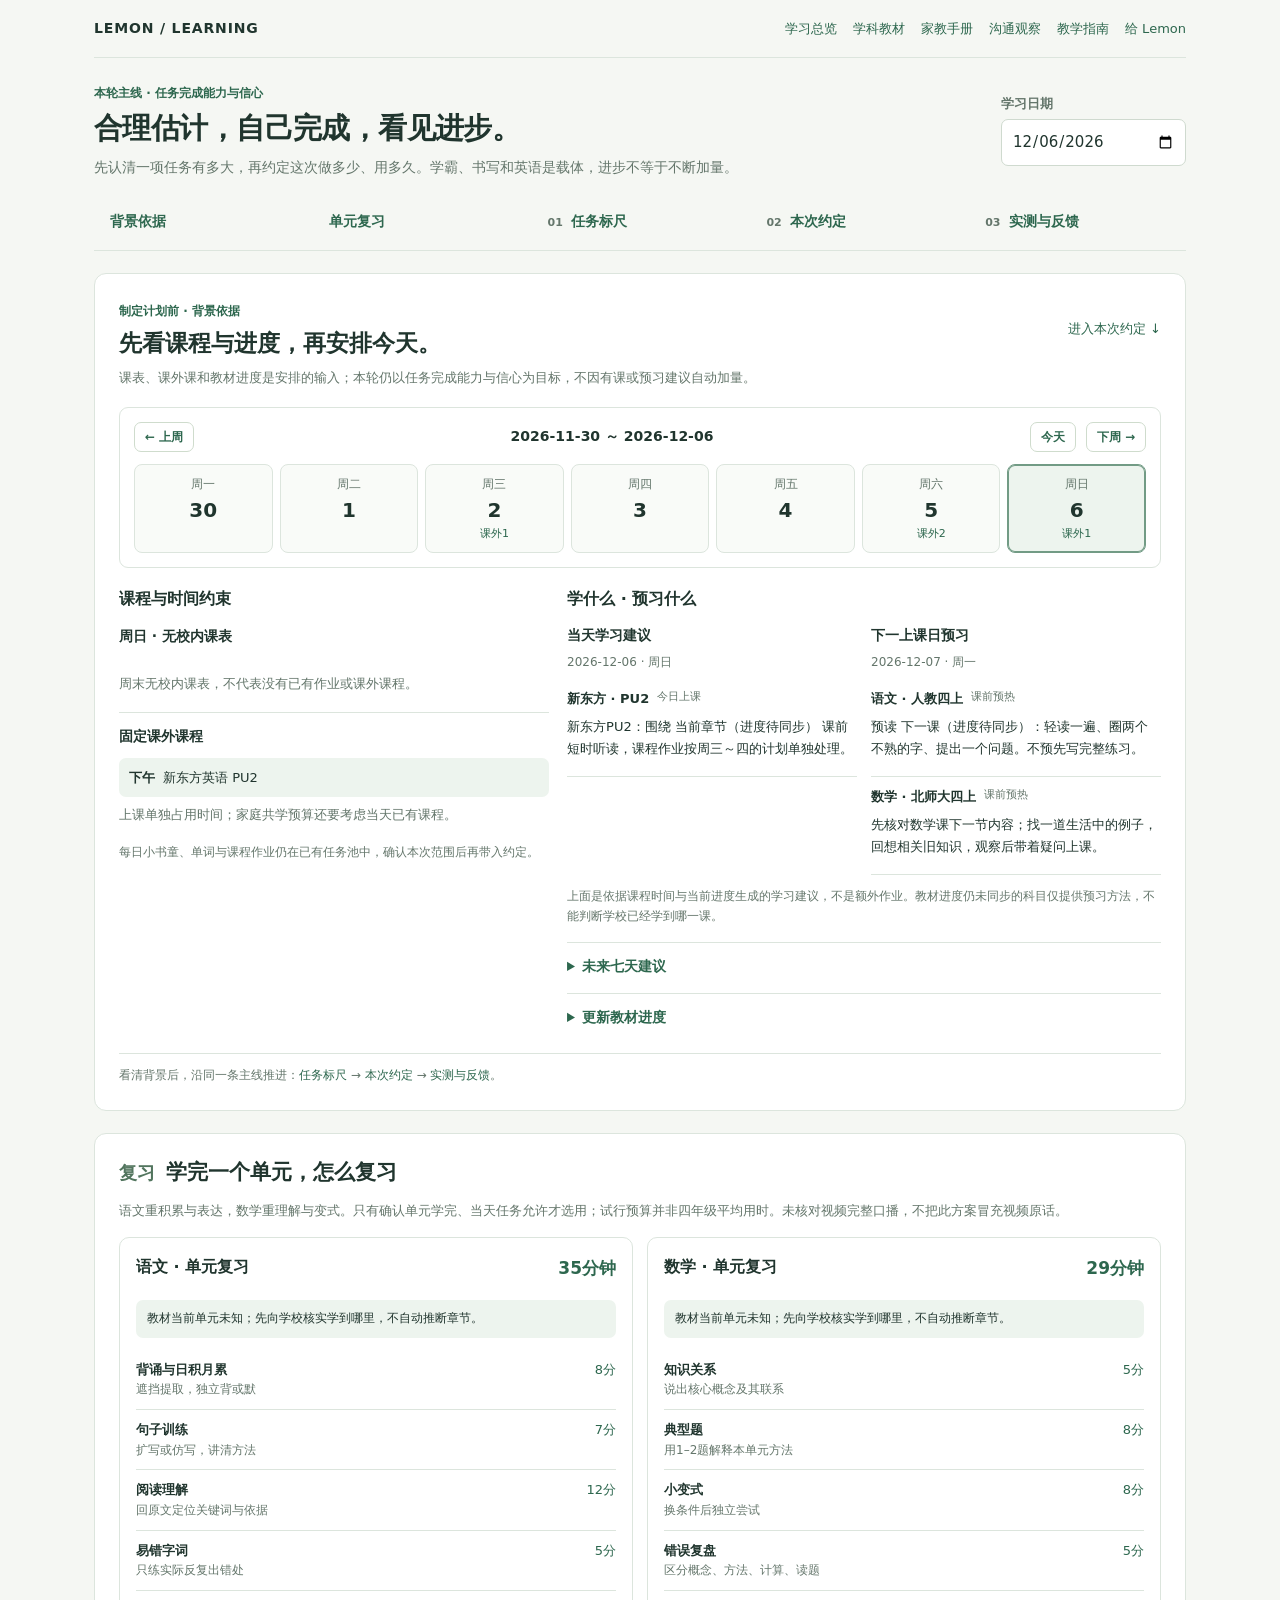
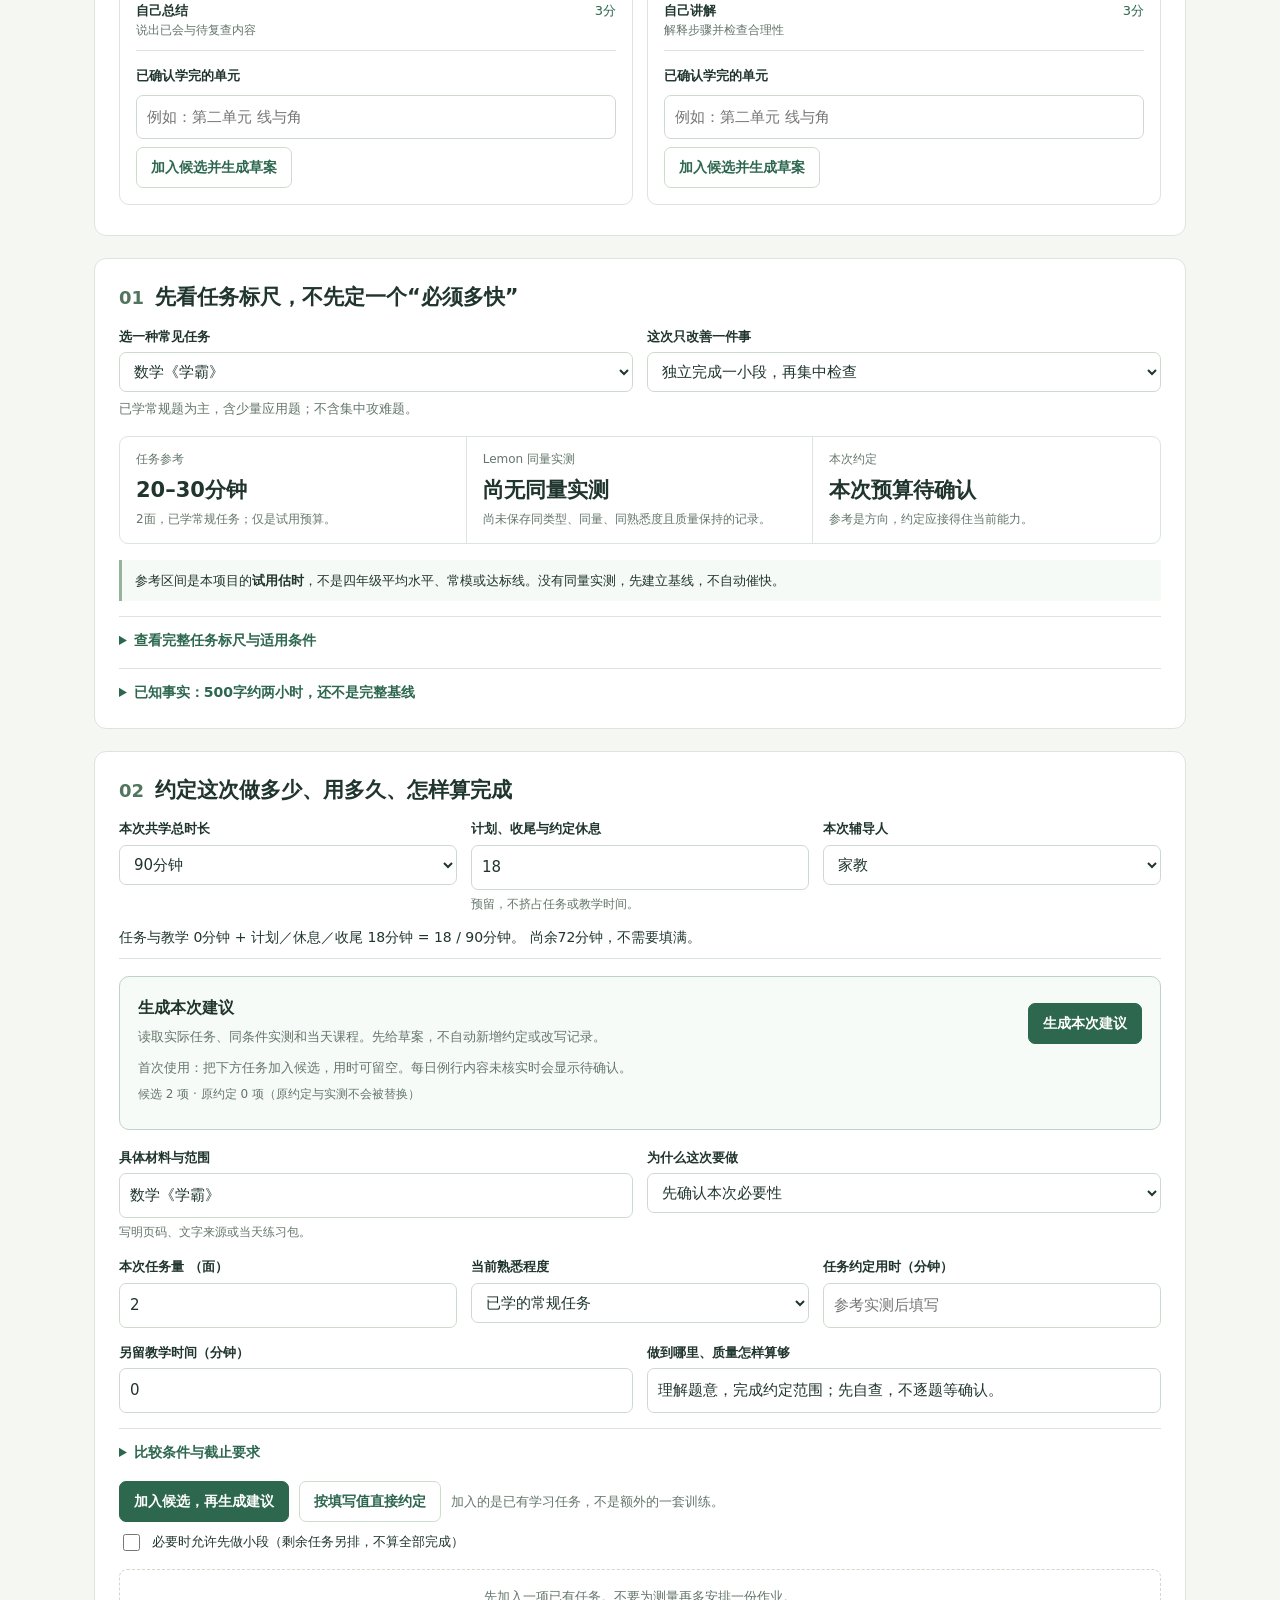
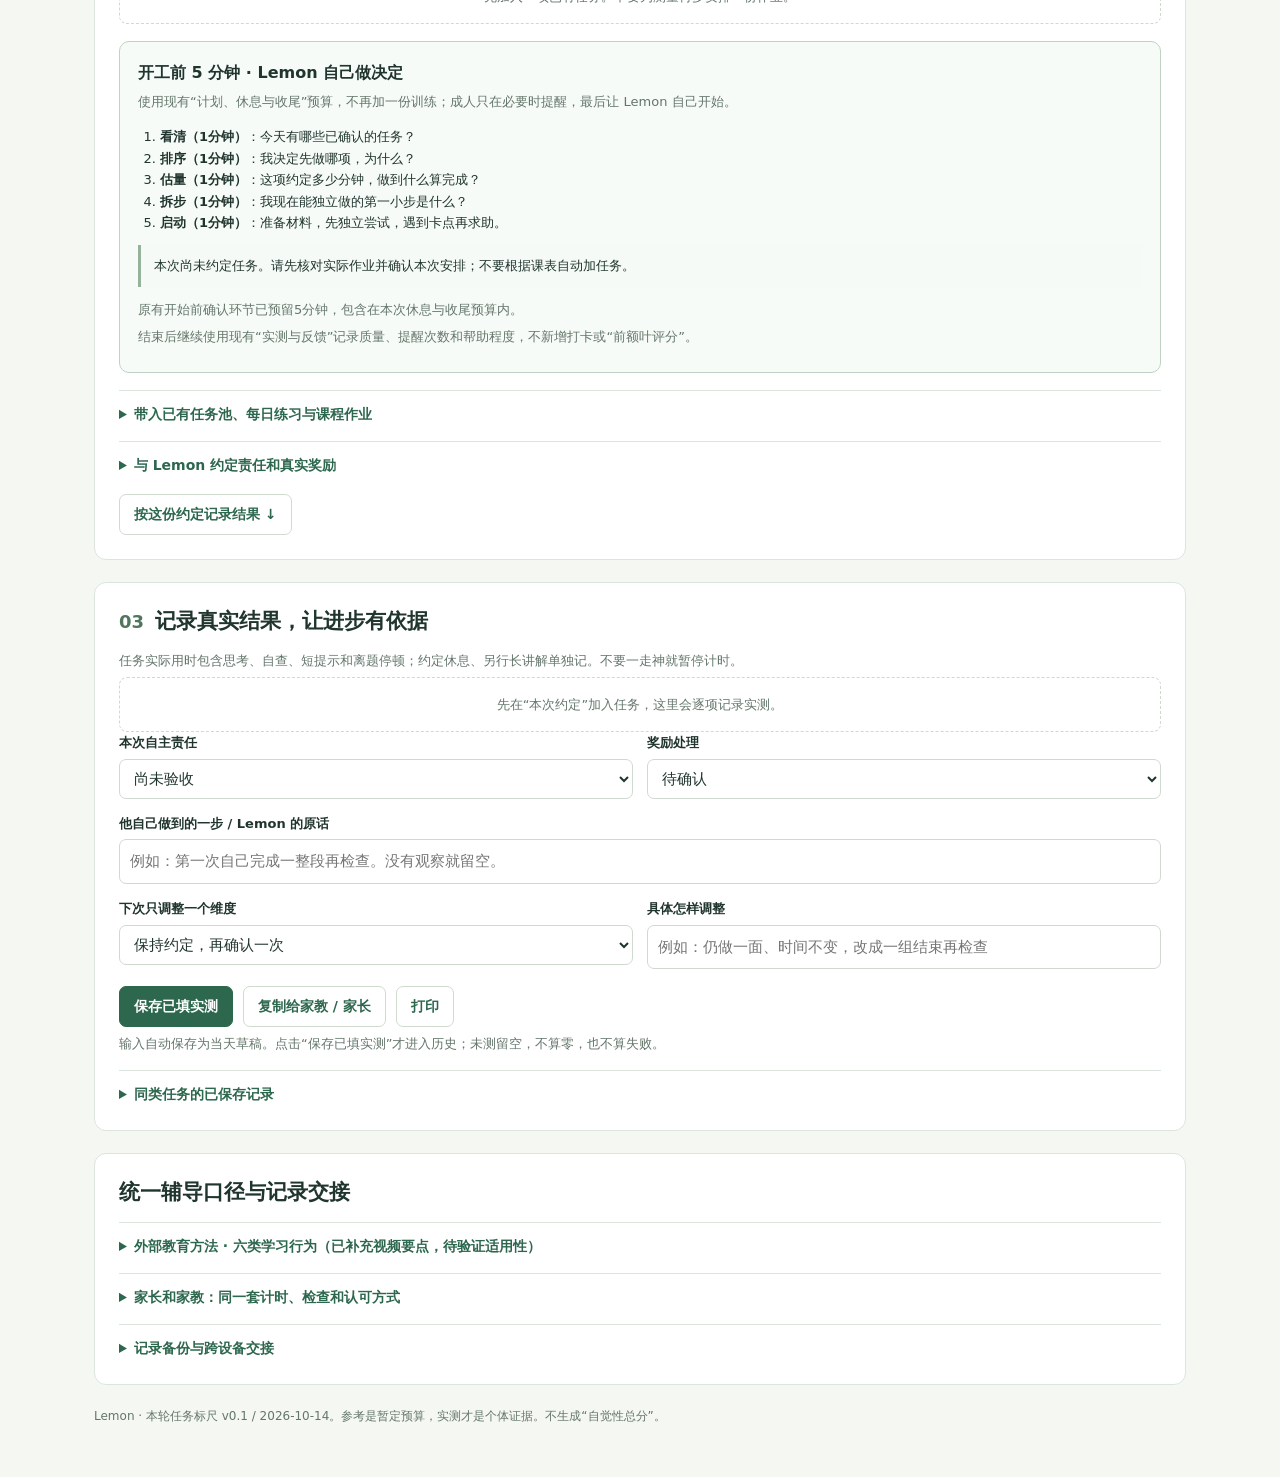
==== commit 7fce4969: "docs(lemon): assess six reported habit claims against observed learning behavior" ====
--- a/docs/index.html
+++ b/docs/index.html
@@ -87,9 +87,18 @@
 <details><summary>同类任务的已保存记录</summary><div id="history"></div></details>
 </section>
 <section class="stage" id="context" aria-labelledby="contextHeading"><h2 id="contextHeading">统一辅导口径与记录交接</h2>
-<details id="external-habit-source"><summary>外部教育方法 · 行为习惯（待核验）</summary>
-<p>10月15日收到抖音「俩娃奶爸大洋哥」<a href="https://v.douyin.com/gPpmPEY4xUY/" target="_blank" rel="noopener noreferrer">《比成绩差更可怕的坏习惯》</a>。目前仅核实分享标题，原视频完整观点和操作建议尚不可读取，因此没有将标题概括为具体习惯，也不新增“坏习惯”评分、改造任务或必做训练。</p>
-<p>与 Lemon 已有观察可能有关的是逐题寻求确认、困难后退出和提交前自检。它们在现有任务约定、实测反馈和 Active Problems 中已各有处理入口，不能仅凭标题认定为性格或习惯问题。取得可核实内容后，再看有无不同于当前方法的具体机制与可验证增益。</p>
+<details id="external-habit-source">
+<summary>外部教育方法 · 六类学习行为（已补充视频要点，待验证适用性）</summary>
+<p>来自用户分享的抖音「俩娃奶爸大洋哥」<a href="https://v.douyin.com/gPpmPEY4xUY/" target="_blank" rel="noopener noreferrer">《比成绩差更可怕的坏习惯》</a>：以下六条是用户补充的内容，不代表已核实原视频逐字口播，更不代表 Lemon 已经存在全部问题。</p>
+<div class="scroll"><table><thead><tr><th>视频所说</th><th>与 Lemon 已有信息的关系</th><th>可执行的辅导方式</th></tr></thead><tbody>
+<tr><td>写作业慢、做事拖拉</td><td>已报告约500字抄写整件事约120分钟、逐题确认；尚未拆出真实书写、思考和停顿用时</td><td>先约定短范围和完成标准；记录真实用时及帮助，不凭总时长判定拖拉</td></tr>
+<tr><td>没有敬畏，把师长的话当耳旁风</td><td>缺少能直接支持这种判断的具体事件</td><td>把要求说清并确认孩子是否理解；区分听不懂、忘记和明知约定后未履行</td></tr>
+<tr><td>与父母顶嘴、讲条件</td><td>未有足够的稳定行为证据；表达不同意见并不自动等于不尊重</td><td>任务开始前允许讨论合理范围，双方确认后按约定执行；不以压制提问作为目标</td></tr>
+<tr><td>很懒、不愿意多写字</td><td>确有较长书写任务和书写规范问题，但原因尚不能归为懒惰</td><td>排查字形笔顺、书写负担、材料难度；从能完成的小段建立基线，不惩罚性加抄</td></tr>
+<tr><td>听讲不认真、爱走神</td><td>尚缺针对校内课堂的具体观察；线上课参与表现不可直接外推</td><td>让老师或家教观察在哪段任务中断，再用一次小任务检查是否听懂</td></tr>
+<tr><td>粗心、简单题常错</td><td>已有乘法数位、漏条件、自检等具体观察，但需按题区分知识和注意失误</td><td>只选一类错误，讲清算理或定位条件，独立完成小变式后检查</td></tr>
+</tbody></table></div>
+<p><strong>本轮采纳：</strong>不新增六项惩戒、评分或训练；继续通过「开工前约定 → 独立做小组 → 集中检查 → 实测与反馈」改善可观察的完成行为。只有多次具体事件表明现有方法不足，才考虑改变当前 Top 目标。</p>
 </details>
 <details><summary>家长和家教：同一套计时、检查和认可方式</summary><div class="context-grid"><div><h3>开始前</h3><p>先看实际材料、必要性和难度。参考用时是方向，最近真实表现决定本次约定；没有数据先观察。成人掌握总量，Lemon 参与顺序和责任。</p><h3>执行中</h3><p>引导 → 一起试 → Lemon 自己完成小段 → 集中检查。真正不会就教，长讲解另记。一次只抓一个规范或一个独立行为，不逐字逐题打断。</p></div><div><h3>结束时</h3><p>同时看任务量、用时、质量和帮助。未达成先判断估量是否合理、知识是否会、过程在哪里中断；不直接归为态度差。</p><h3>下次</h3><p>同等质量下减少提醒、缩短用时或增加连续完成量，都可能是进步。先稳定，再只改一个维度。奖励照事先约定，不因进步加任务。</p></div></div></details>
 
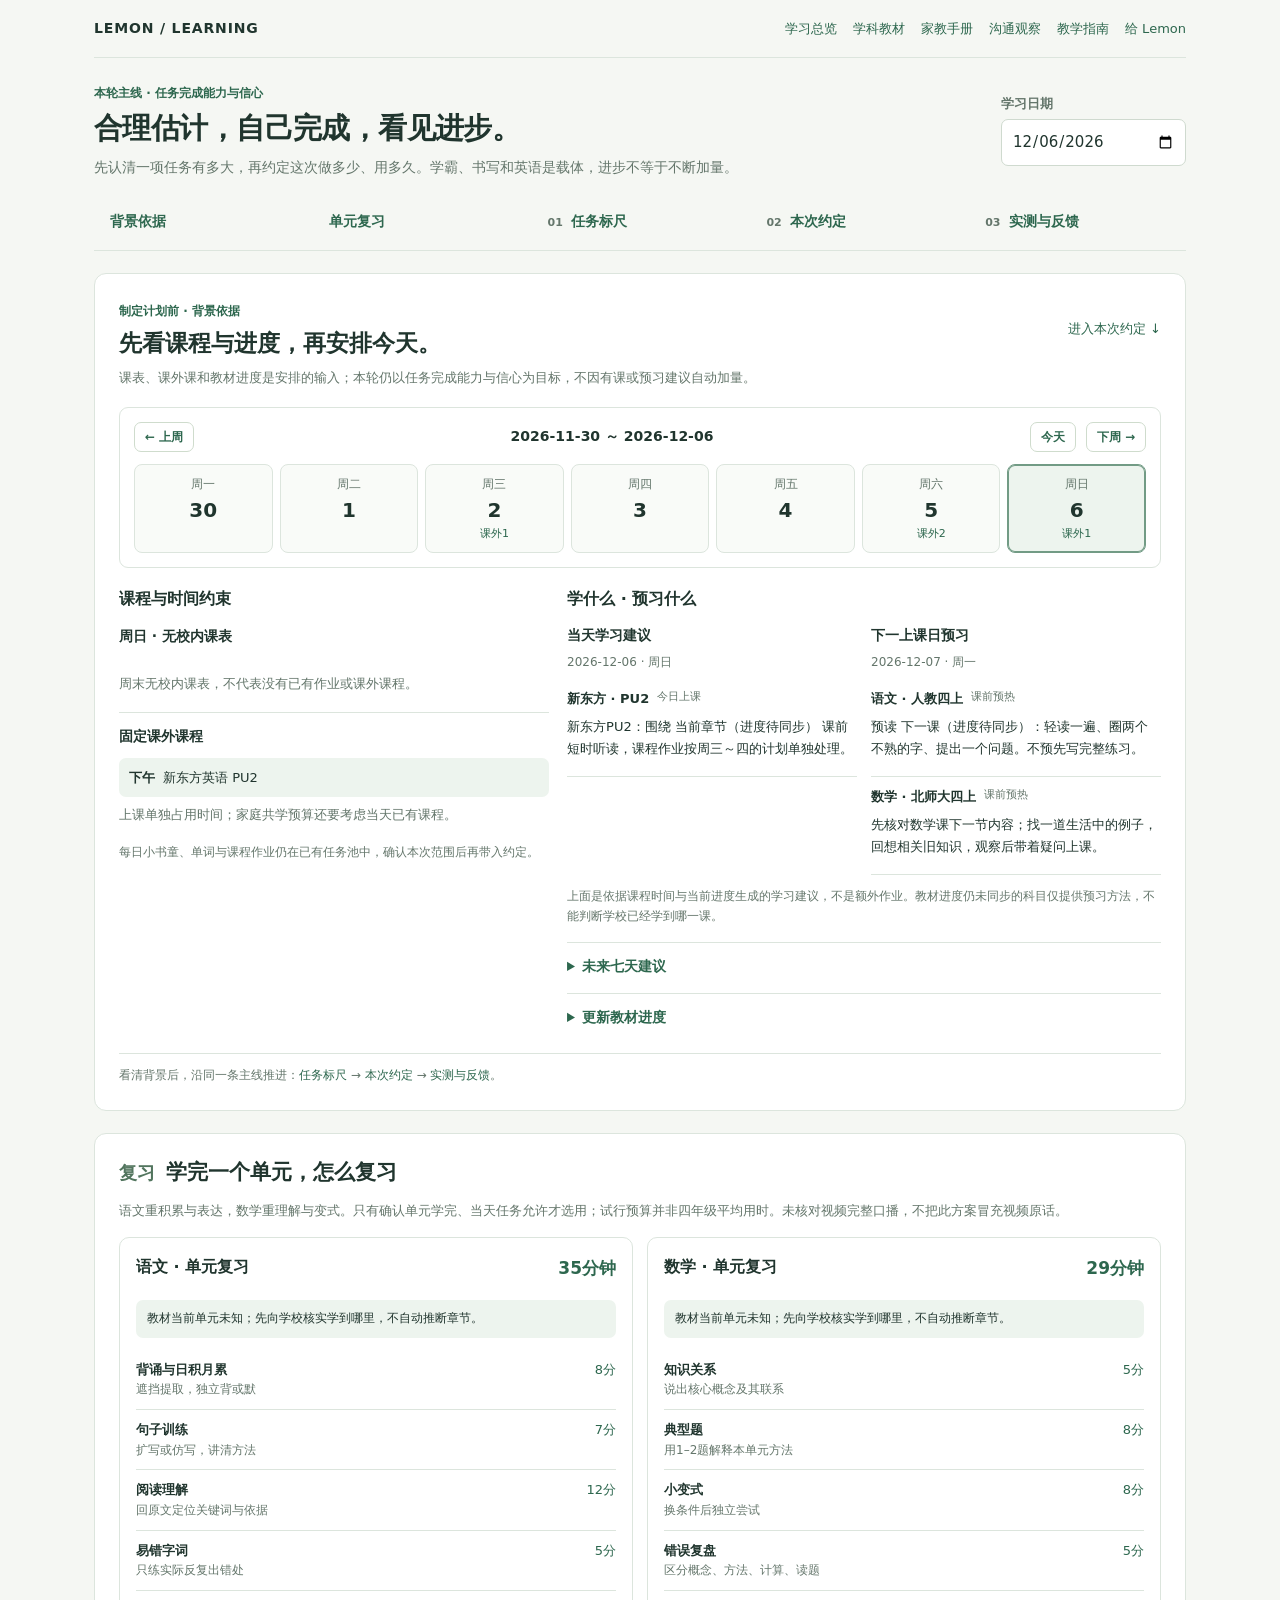
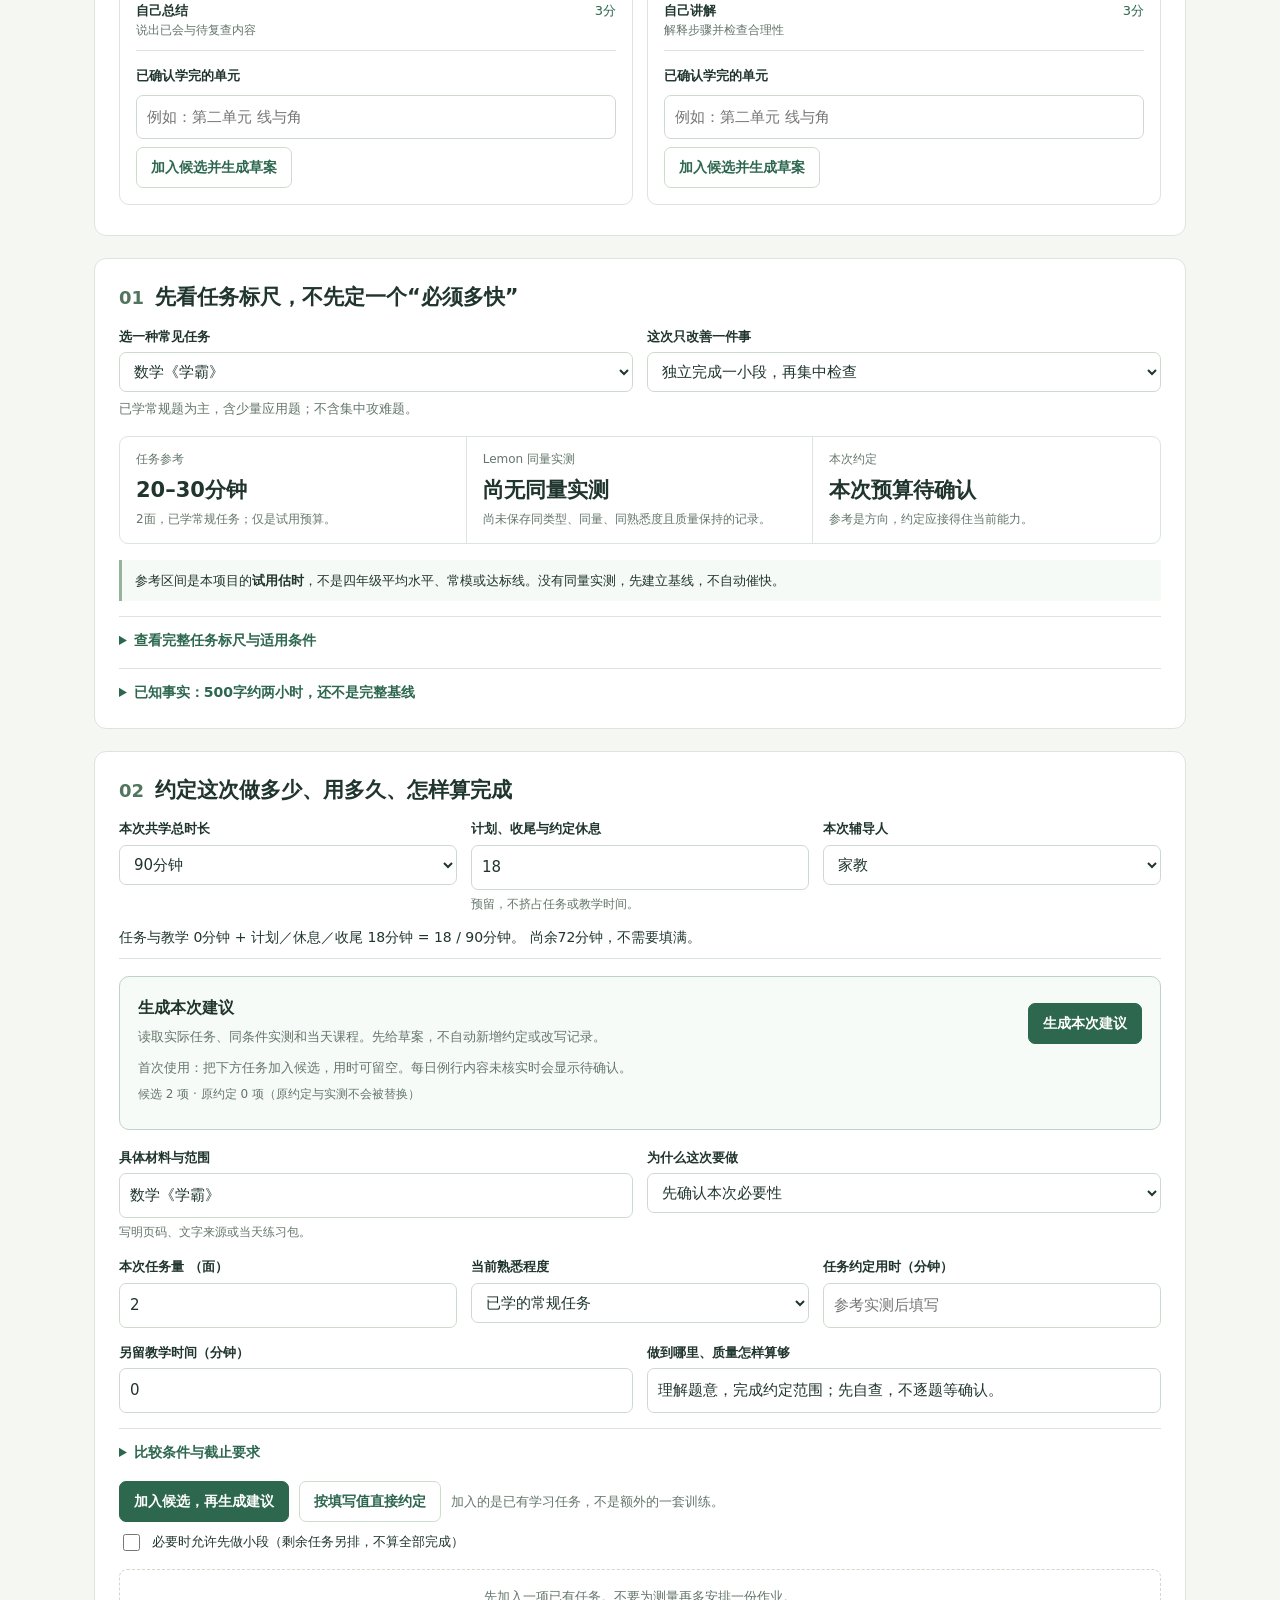
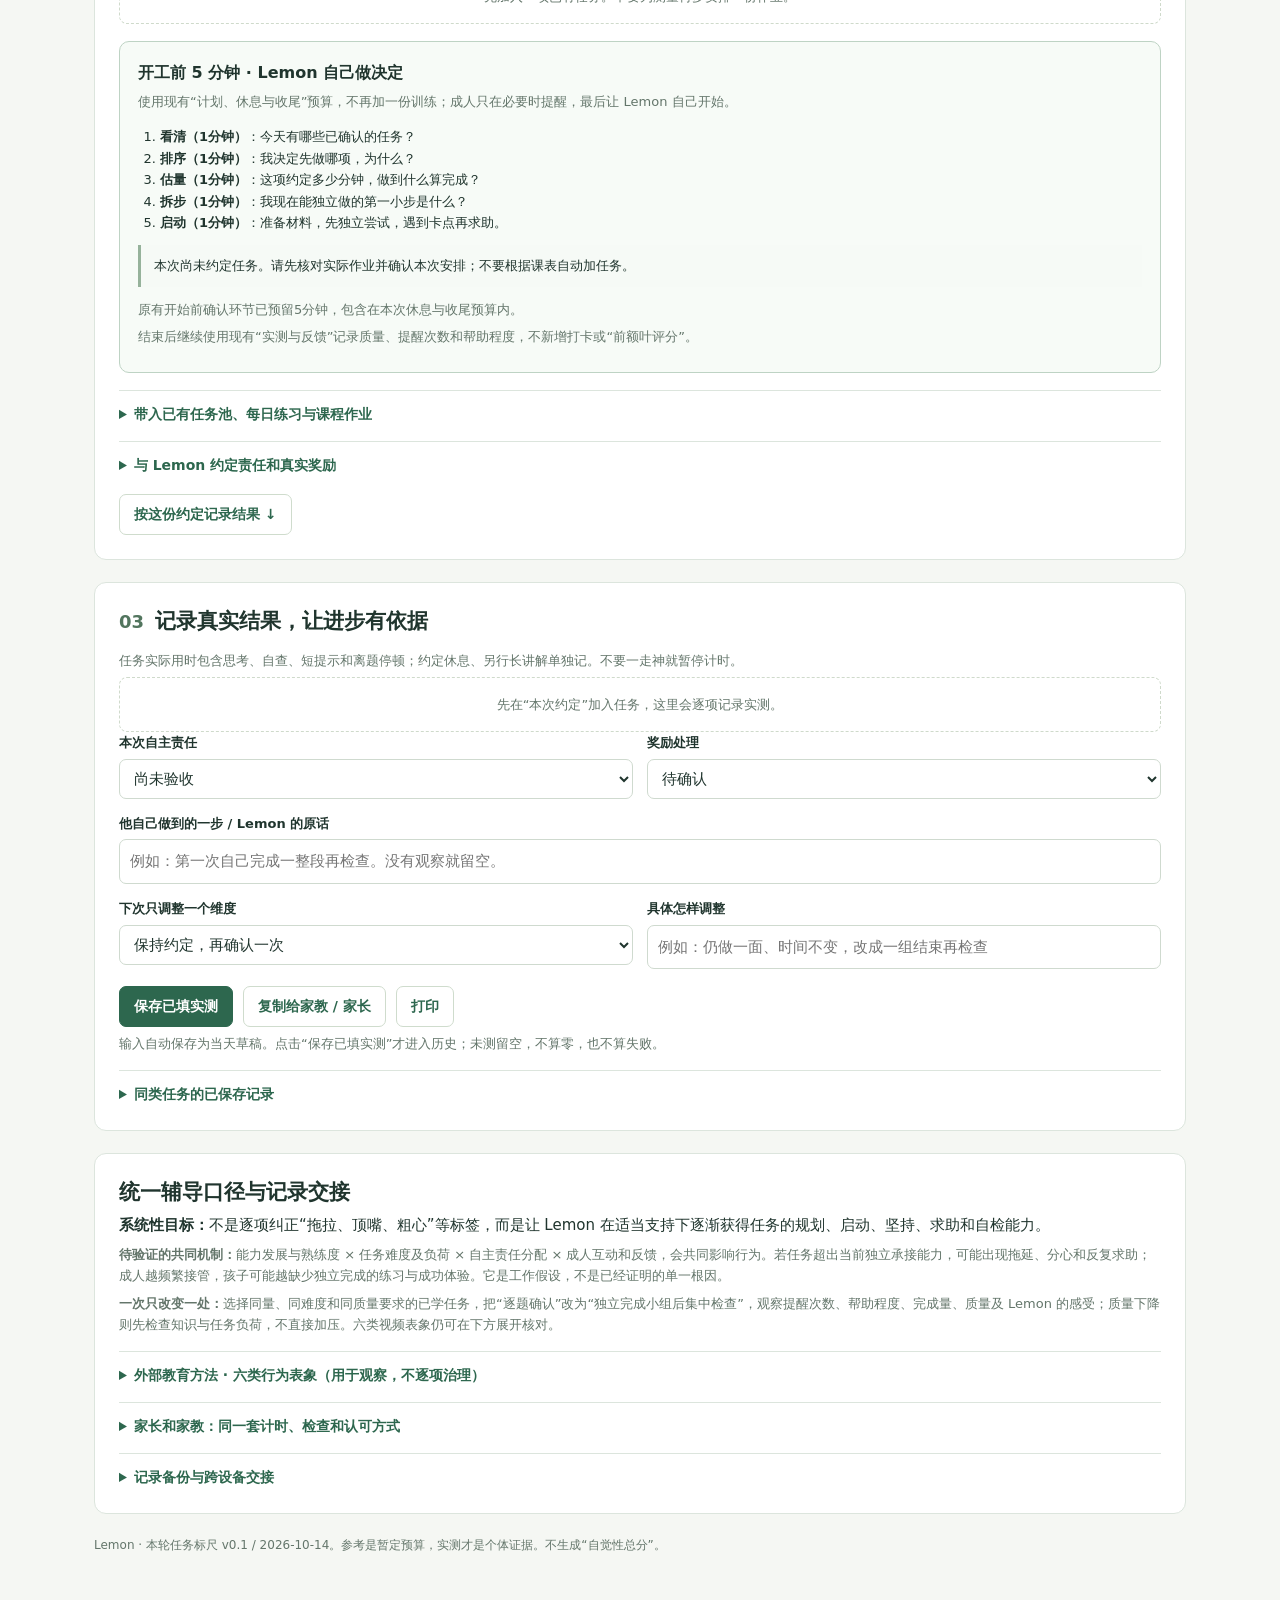
==== commit 68bf5250: "docs(lemon): reframe habit symptoms as systemic learning loop" ====
--- a/docs/index.html
+++ b/docs/index.html
@@ -87,8 +87,12 @@
 <details><summary>同类任务的已保存记录</summary><div id="history"></div></details>
 </section>
 <section class="stage" id="context" aria-labelledby="contextHeading"><h2 id="contextHeading">统一辅导口径与记录交接</h2>
+<p><strong>系统性目标：</strong>不是逐项纠正“拖拉、顶嘴、粗心”等标签，而是让 Lemon 在适当支持下逐渐获得任务的规划、启动、坚持、求助和自检能力。</p>
+<p class="note"><strong>待验证的共同机制：</strong>能力发展与熟练度 × 任务难度及负荷 × 自主责任分配 × 成人互动和反馈，会共同影响行为。若任务超出当前独立承接能力，可能出现拖延、分心和反复求助；成人越频繁接管，孩子可能越缺少独立完成的练习与成功体验。它是工作假设，不是已经证明的单一根因。</p>
+<p class="note"><strong>一次只改变一处：</strong>选择同量、同难度和同质量要求的已学任务，把“逐题确认”改为“独立完成小组后集中检查”，观察提醒次数、帮助程度、完成量、质量及 Lemon 的感受；质量下降则先检查知识与任务负荷，不直接加压。六类视频表象仍可在下方展开核对。</p>
+
 <details id="external-habit-source">
-<summary>外部教育方法 · 六类学习行为（已补充视频要点，待验证适用性）</summary>
+<summary>外部教育方法 · 六类行为表象（用于观察，不逐项治理）</summary>
 <p>来自用户分享的抖音「俩娃奶爸大洋哥」<a href="https://v.douyin.com/gPpmPEY4xUY/" target="_blank" rel="noopener noreferrer">《比成绩差更可怕的坏习惯》</a>：以下六条是用户补充的内容，不代表已核实原视频逐字口播，更不代表 Lemon 已经存在全部问题。</p>
 <div class="scroll"><table><thead><tr><th>视频所说</th><th>与 Lemon 已有信息的关系</th><th>可执行的辅导方式</th></tr></thead><tbody>
 <tr><td>写作业慢、做事拖拉</td><td>已报告约500字抄写整件事约120分钟、逐题确认；尚未拆出真实书写、思考和停顿用时</td><td>先约定短范围和完成标准；记录真实用时及帮助，不凭总时长判定拖拉</td></tr>
